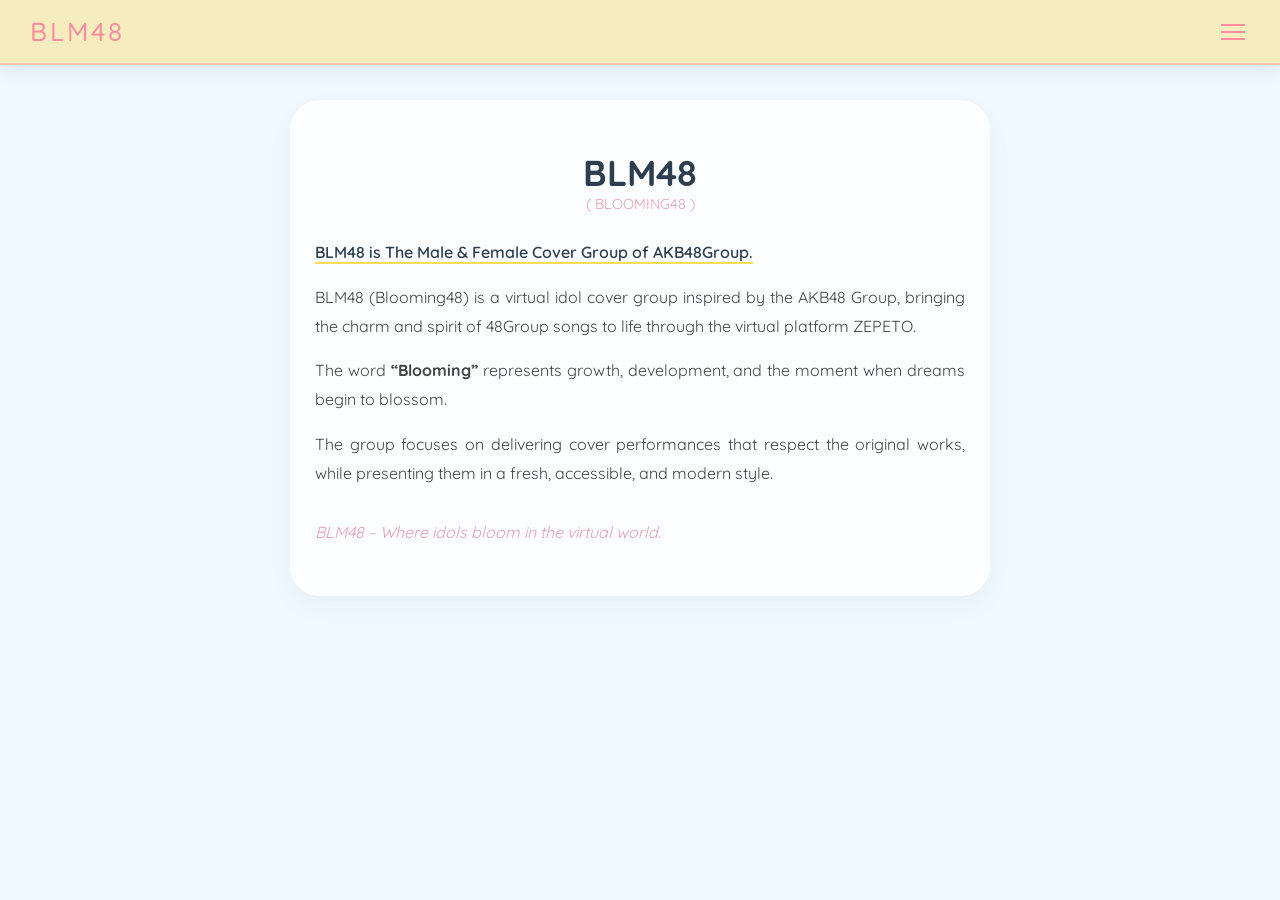
==== about.html @ 81743970 "Update about.html" ====
<!DOCTYPE html>
<html>
<head>
    <meta charset="UTF-8">
    <meta name="viewport" content="width=device-width, initial-scale=1.0">
    <title>BLM48 Official | About BLM48</title>
    <link rel="icon" type="image/png" href="https://lh3.googleusercontent.com/d/1MFJqEvwB_nSMkCjhwv1999KtUMe_L8NU=s32">
    <meta name="theme-color" content="#ffc0cb">
    <!-- สำหรับ iOS Home Screen Icon -->
    <link rel="apple-touch-icon" href="https://lh3.googleusercontent.com/d/1MFJqEvwB_nSMkCjhwv1999KtUMe_L8NU=s180">
    <!-- สำหรับ Android และ Chrome -->
    <link rel="icon" sizes="192x192" href="https://lh3.googleusercontent.com/d/1MFJqEvwB_nSMkCjhwv1999KtUMe_L8NU=s192">
    <!-- กำหนดชื่อแอปที่จะขึ้นใต้ไอคอนบนหน้าจอ Home Screen -->
    <meta name="apple-mobile-web-app-title" content="BLM48">   
    <!-- ทำให้แถบด้านบน (Status Bar) ดูเป็นแอปมากขึ้น -->
    <meta name="apple-mobile-web-app-capable" content="yes">
    <meta name="apple-mobile-web-app-status-bar-style" content="black-translucent">
    <meta http-equiv="Cache-Control" content="no-cache, no-store, must-revalidate">
    <link href="https://fonts.googleapis.com/css2?family=Kanit:wght@300;400;600&family=Quicksand:wght@400;600&display=swap" rel="stylesheet">
    <style>
        /* --- Base Style --- */
        body {
            margin: 0; padding: 0;
            font-family: 'Quicksand', 'Kanit', sans-serif;
            background-color: #f0f8ff; 
            overflow-x: hidden;
            transition: 0.3s;
        }

        /* --- Blossom System (กลีบดอกไม้) --- */
        .blossom-container {
            position: fixed; top: 0; left: 0;
            width: 100%; height: 100%;
            pointer-events: none; z-index: 1;
        }
        .petal {
            position: absolute; background-color: #ffb6c1;
            border-radius: 50% 0 50% 50%; opacity: 0;
            animation: falling infinite linear;
        }
        @keyframes falling {
            0% { top: -10%; opacity: 0; transform: translateX(0) rotate(0deg); }
            10% { opacity: 0.7; }
            90% { opacity: 0.7; }
            100% { top: 110%; opacity: 0; transform: translateX(180px) rotate(720deg); }
        }
        .p1 { width: 15px; height: 15px; animation-duration: 10s; }
        .p2 { width: 10px; height: 10px; animation-duration: 14s; }

        /* --- New Header & Menu Style --- */
        .main-header {
            position: fixed; top: 0; left: 0;
            width: 100%; height: 70px;
            display: flex; justify-content: flex-end;
            align-items: center; padding: 0 20px;
            z-index: 1000; box-sizing: border-box;
        }

        /* ปรับปุ่ม Hamburger ให้สีเข้มขึ้นเพื่อให้เห็นชัดบนพื้นฟ้า */
        .menu-trigger {
            background: rgba(255, 255, 255, 0.5); 
            border: none; padding: 10px; border-radius: 10px;
            cursor: pointer; display: flex; flex-direction: column; gap: 6px;
            backdrop-filter: blur(5px);
        }
        .menu-trigger span {
            display: block; width: 25px; height: 2px;
            background-color: #ff8da1; /* ใช้สีชมพูเข้ม */
            transition: 0.3s;
        }

        .menu-backdrop {
            position: fixed; top: 0; left: 0;
            width: 100%; height: 100%;
            background: rgba(0,0,0,0.3);
            opacity: 0; visibility: hidden;
            transition: 0.4s; z-index: 2000;
            backdrop-filter: blur(2px);
        }

        .side-menu {
            position: fixed; top: 0; right: -100%;
            width: 80%; max-width: 350px; height: 100%;
            background-color: #ff8da1;
            z-index: 2001;
            transition: 0.5s cubic-bezier(0.25, 1, 0.5, 1);
            clip-path: polygon(15% 0, 100% 0, 100% 100%, 0% 100%);
            padding: 50px 30px;
            display: flex; flex-direction: column;
            box-sizing: border-box;
        }

        .menu-active { overflow: hidden; } /* ปิดการ scroll เมื่อเปิดเมนู */
        .menu-active .menu-backdrop { opacity: 1; visibility: visible; }
        .menu-active .side-menu { right: 0; }

        .close-menu-btn {
            align-self: flex-end; background: none; border: none;
            color: white; font-size: 28px; cursor: pointer;
        }

        .side-nav-links { list-style: none; padding: 0; margin-top: 40px; }
        .side-nav-links li { margin: 15px 0; text-align: right; }
        .side-nav-links a {
            text-decoration: none; color: white; font-size: 1.1rem;
            font-weight: 500; letter-spacing: 2px; transition: 0.3s;
        }
        .side-nav-links a:hover { color: #fff9e6; padding-right: 10px; }

        /* --- Content Box --- */
        .about-box {
            position: relative; z-index: 10;
            max-width: 700px; width: 90%;
            margin: 100px auto 40px; /* เพิ่ม margin-top ให้พ้น Header */
            padding: clamp(30px, 7vw, 50px) 25px;
            background: rgba(255, 255, 255, 0.8);
            backdrop-filter: blur(10px);
            border-radius: 30px;
            text-align: center;
            box-shadow: 0 10px 30px rgba(0, 0, 0, 0.03);
            box-sizing: border-box;
        }

        h1 { color: #2c3e50; font-size: clamp(24px, 6vw, 36px); margin: 0; }
        .sub-title { color: #e2a0b3; font-size: 0.9rem; margin-bottom: 25px; }
        .text-content { line-height: 1.8; color: #444; font-size: 1rem; text-align: justify; }
        .highlight { color: #2c3e50; font-weight: 600; border-bottom: 2px solid #fddc5a; }
        .slogan { margin-top: 30px; color: #e2a0b3; font-style: italic; }

        @media (max-width: 480px) {
            .text-content { text-align: center; }
            .side-menu { width: 90%; clip-path: none; } /* มือถือเล็กมากไม่ต้องเฉียงก็ได้จะได้ไม่อึดอัด */
        }
/* --- ปรับแต่งส่วน Header ด้านบนสุดใหม่ --- */
.main-header {
    position: fixed;
    top: 0; 
    left: 0; 
    width: 100%; 
    height: 65px;
    
    /* เปลี่ยนจากฝ้าขาว เป็นฝ้าสีเหลืองพาสเทลโปร่งแสง (ใส่น้ำหนักความโปร่ง 0.4 หรือ 40%) */
    background: rgba(253, 220, 90, 0.4); 
    
    /* เอฟเฟกต์เบลอฉากหลังเป็นกระจกฝ้า (เปิดไว้เพื่อให้รูปภาพด้านหลังเบลอสวยๆ) */
    backdrop-filter: blur(12px);
    -webkit-backdrop-filter: blur(12px);
    
    /* เปลี่ยนเส้นขอบล่างเป็นสีชมพูวงแบบบางๆ ให้ตัดกันอย่างน่ารัก */
    border-bottom: 2px solid rgba(255, 141, 161, 0.4); 
    
    /* เพิ่มเงาฟุ้งๆ เพื่อให้มิติด้านบนดูลอยออกมา */
    box-shadow: 0 4px 20px rgba(0, 0, 0, 0.08);
    
    display: flex; 
    align-items: center;
    z-index: 1000;
    padding: 0 30px;
}
.header-container-blm {
    width: 100%; display: flex; justify-content: space-between; align-items: center;
}
.blm-nav-logo {
    font-family: 'Quicksand', sans-serif; 
    font-size: 26px; 
    font-weight: 500;
    color: #ff8da1; /* เปลี่ยนโลโก้เป็นสีชมพูวง เพื่อให้ตัดกับพื้นหลังฝ้าสีเหลืองอย่างชัดเจน */
    text-decoration: none; 
    letter-spacing: 3px;
    text-shadow: none;
}
.header-right-tools { display: flex; align-items: center; gap: 20px; }
.blm-top-login-btn {
    background-color: #ff8da1; color: #ffffff; text-decoration: none;
    font-size: 11px; font-weight: bold; padding: 7px 16px; border-radius: 20px;
    letter-spacing: 1px; transition: 0.3s;
}
.blm-top-login-btn:hover { background-color: #fddc5a; color: #333; }
.blm-top-lang { 
    color: #555555; /* เปลี่ยนเป็นสีเทาเข้มเพื่อให้ไม่กลืนกับสีเหลือง */
    font-size: 13px; 
    font-weight: 600; 
}

/* ปุ่มสามขีดสำหรับเปิดเมนูสไตล์มินิมอล */
.menu-trigger-stu { background: none; border: none; cursor: pointer; display: flex; flex-direction: column; gap: 5px; padding: 5px; }
.menu-trigger-stu span { 
    display: block; 
    width: 24px; 
    height: 2px; 
    background-color: #ff8da1; /* เปลี่ยนเป็นสีชมพู */
    transition: 0.3s; 
}

.hero-banner {
    margin-top: 65px; 
}

/* --- หน้าต่างเมนูสไลด์เต็มจอ (Full Screen Overlay) --- */
.full-screen-menu-overlay {
    position: fixed;
    top: -100%; /* ซ่อนไว้ด้านบน */
    left: 0; width: 100%; height: 100%;
    background-color: #ffffff;
    z-index: 9999;
    opacity: 0;
    transition: all 0.5s cubic-bezier(0.77, 0, 0.175, 1);
    overflow-y: auto;
}

/* เมื่อสั่งทำงานผ่านคลาส active */
body.menu-active .full-screen-menu-overlay {
    top: 0; opacity: 1;
}

/* ปุ่มปิดเมนูกากบาท */
.close-overlay-btn {
    position: absolute; top: 15px; right: 30px;
    background: none; border: none;
    font-size: 42px; color: #ff8da1;
    cursor: pointer; z-index: 10005;
    transition: 0.2s;
}
.close-overlay-btn:hover { transform: rotate(90deg); color: #fddc5a; }

/* โครงสร้างตัวจัดการ Grid แบ่งหน้าจอสองฝั่ง */
.stu-grid-wrapper {
    display: grid;
    grid-template-columns: 1.1fr 1fr;
    width: 100%; min-height: 100vh;
}

/* === ตกแต่งฝั่งซ้าย (รายการเมนูหลัก) === */
.stu-left-content {
    padding: 80px 60px 40px 80px;
    display: flex; flex-direction: column; justify-content: space-between;
    background-color: #ffffff;
}
.blm-brand-title {
    font-size: 48px; font-weight: 300;
    color: #ff8da1; letter-spacing: 5px;
    margin-bottom: 40px;
}

/* ตารางเมนูกระจายแบบคู่ 2 คอลัมน์สไตล์ญี่ปุ่น */
.blm-menu-grid-links {
    list-style: none; padding: 0; margin: 0;
    display: grid; grid-template-columns: repeat(2, 1fr);
    gap: 35px 40px;
}
.blm-menu-grid-links a {
    text-decoration: none;
    color: #555555; /* สีเทาเข้มพรีเมียมดูสบายตา */
    font-size: 20px; font-weight: 600;
    letter-spacing: 1px; display: inline-block;
    transition: 0.2s ease;
}
.blm-menu-grid-links a:hover {
    color: #ff8da1; transform: translateX(6px);
}

.blm-menu-socials { display: flex; gap: 22px; margin-top: 40px; }
.blm-menu-socials a { color: #ff8da1; font-size: 22px; transition: 0.2s; }
.blm-menu-socials a:hover { color: #fddc5a; transform: scale(1.1); }

/* === ตกแต่งฝั่งขวา (Fan Club และ คลื่นดีไซน์ STU48 Style) === */
.stu-right-content {
    background-color: #fff9e6; /* ใช้สีเหลืองอ่อนของหน้า Landing เป็นพื้นหลังฝั่งขวา */
    position: relative;
    display: flex; justify-content: center; align-items: center;
    padding: 40px;
}

/* เส้นคลื่นแนวตั้งกั้นแบ่งฝั่งแบบในรูปตัวอย่างเว็บ STU48 */
.wave-divider {
    position: absolute; left: -15px; top: 0;
    width: 30px; height: 100%;
    background-image: url("data:image/svg+xml,%3Csvg xmlns='http://www.w3.org/2000/svg' viewBox='0 0 20 100' preserveAspectRatio='none'%3E%3Cpath d='M0,0 C10,20 10,30 0,50 C10,70 10,80 0,100 L20,100 L20,0 Z' fill='%23fff9e6'/%3E%3Cpath d='M0,0 C10,20 10,30 0,50 C10,70 10,80 0,100' fill='none' stroke='%23fddc5a' stroke-width='1.5'/%3E%3C/svg%3E");
    background-size: 100% 100%;
    z-index: 10;
}

/* กล่องการ์ดแฟนคลับ ปรับเป็นสีชมพูหลักของวง */
.blm-fc-card-box {
    background-color: #ff8da1;
    width: 100%; max-width: 380px;
    padding: 55px 35px;
    border-radius: 30px; /* ดีไซน์มนโค้งสวยงาม */
    text-align: center; color: #ffffff;
    box-shadow: 0 15px 35px rgba(255, 141, 161, 0.35);
    position: relative; z-index: 12;
}
.blm-fc-icon { font-size: 32px; margin-bottom: 12px; color: #fff9e6; }
.blm-fc-heading {
    font-size: 22px; font-weight: 400;
    letter-spacing: 2px; margin: 0 0 35px 0;
    color: #ffffff;
}

/* เซ็ตปุ่มคู่สไตล์น่ารักยอดนิยม */
.blm-fc-action-btns { display: flex; gap: 15px; justify-content: center; margin-bottom: 35px; }
.fc-action-btn {
    flex: 1; text-decoration: none;
    padding: 12px 0; border-radius: 25px;
    font-size: 14px; font-weight: bold;
    letter-spacing: 1px; transition: 0.3s ease;
}

/* ปุ่ม JOIN ใช้สีเหลืองพาสเทลเพื่อดึงดูดสายตา */
.btn-fc-join { background-color: #fddc5a; color: #444444; }
.btn-fc-join:hover { background-color: #ffffff; color: #ff8da1; transform: translateY(-3px); }

.btn-fc-login { background-color: #ffffff; color: #ff8da1; }
.btn-fc-login:hover { background-color: #fddc5a; color: #444444; transform: translateY(-3px); }

/* ลิงก์ย่อยภายในสไลด์เมนูแฟนคลับ */
.blm-fc-sub-navigation {
    list-style: none; padding: 0; margin: 0;
    display: grid; grid-template-columns: repeat(2, 1fr);
    gap: 20px 10px;
}
.blm-fc-sub-navigation a {
    text-decoration: none; color: #ffffff;
    font-size: 13px; font-weight: 500;
    opacity: 0.85; transition: 0.2s;
}
.blm-fc-sub-navigation a:hover { opacity: 1; text-decoration: underline; color: #fff9e6; }

/* --- รองรับการแสดงผลบนสมาร์ตโฟน (Responsive) --- */
@media (max-width: 868px) {
    .stu-grid-wrapper { grid-template-columns: 1fr; } /* ยุบรวมเหลือคอลัมน์เดียวแนวตั้ง */
    .stu-left-content { padding: 70px 30px 40px 30px; }
    .blm-brand-title { font-size: 36px; margin-bottom: 25px; }
    .blm-menu-grid-links { gap: 20px; }
    .blm-menu-grid-links a { font-size: 18px; }
    
    .stu-right-content { padding: 50px 20px 70px 20px; }
    .wave-divider {
        top: -15px; left: 0; width: 100%; height: 30px;
        background-image: url("data:image/svg+xml,%3Csvg xmlns='http://www.w3.org/2000/svg' viewBox='0 0 100 20' preserveAspectRatio='none'%3E%3Cpath d='M0,20 C20,10 30,10 50,20 C70,10 80,10 100,20 L100,0 L0,0 Z' fill='%23ffffff'/%3E%3C/svg%3E");
    }
    .blm-fc-card-box { padding: 40px 25px; }
}
      
    </style>
</head>
<body>
  
  <link rel="stylesheet" href="https://cdnjs.cloudflare.com/ajax/libs/font-awesome/6.4.0/css/all.min.css">

    <header class="main-header">
  <div class="header-container-blm">
    <a href="index.html" class="blm-nav-logo">BLM48</a>  
      <button class="menu-trigger-stu" onclick="toggleMenu()">
        <span></span>
        <span></span>
        <span></span>
      </button>
    </div>
  </div>
</header>

<nav class="full-screen-menu-overlay">
  <button class="close-overlay-btn" onclick="toggleMenu()">&times;</button>
  
  <div class="stu-grid-wrapper">
    
    <div class="stu-left-content">
      <div class="blm-brand-title">BLM48</div>
      
      <ul class="blm-menu-grid-links">
        <li><a href="index.html">HOME</a></li>
        <li><a href="news.html">NEWS</a></li>
        <li><a href="schedule.html">SCHEDULE</a></li>
        <li><a href="profile.html">PROFILE</a></li>
        <li><a href="theater.html">THEATER</a></li>
        <li><a href="concert.html">CONCERT</a></li>
        <li><a href="discography.html">DISCOGRAPHY</a></li>
        <li><a href="about.html">ABOUT</a></li>
      </ul>
      
      <div class="blm-menu-socials">
        <a href="https://www.youtube.com/@blm48official" target="_blank"><i class="fab fa-youtube"></i></a>
        <a href="https://www.facebook.com/Blm48official" class="_blank"><i class="fab fa-facebook-f"></i></a>
        <a href="https://www.instagram.com/blm48.official" target="_blank"><i class="fab fa-instagram"></i></a>
        <a href="https://www.tiktok.com/@blm48_official" class="_blank"><i class="fab fa-tiktok"></i></a>
        <a href="https://x.com/BLM48_OFFICIAL" target="_blank">
          <svg class="x-menu-icon" viewBox="0 0 24 24" style="width:18px; height:18px; fill:currentColor; vertical-align:middle;"><path d="M18.244 2.25h3.308l-7.227 8.26 8.502 11.24H16.17l-5.214-6.817L4.99 21.75H1.68l7.73-8.835L1.254 2.25H8.08l4.713 6.231zm-1.161 17.52h1.833L7.084 4.126H5.117z"/></svg>
        </a>
      </div>
    </div>
    
    <div class="stu-right-content">
      <div class="wave-divider"></div>
      
      <div class="blm-fc-card-box">
        <div class="blm-fc-icon"><i class="fas fa-heart"></i></div>
        <h3 class="blm-fc-heading">BLM48 FAN CLUB</h3>
        
        <div class="blm-fc-action-btns">
          <a href="#" class="fc-action-btn btn-fc-join">JOIN</a>
        </div>
        
        <ul class="blm-fc-sub-navigation">
          <li><a href="#">MEMBER BLOG</a></li>
          <li><a href="#">MOVIE</a></li>
          <li><a href="#">Q&A</a></li>
          <li><a href="#">ARCHIVE</a></li>
        </ul>
      </div>
    </div>

  </div>
</nav>

    <!-- Blossom Container -->
    <div class="blossom-container">
        <div class="petal p1" style="left:10%; animation-delay:0s;"></div>
        <div class="petal p2" style="left:30%; animation-delay:2s;"></div>
        <div class="petal p1" style="left:50%; animation-delay:5s;"></div>
        <div class="petal p2" style="left:70%; animation-delay:1s;"></div>
        <div class="petal p1" style="left:90%; animation-delay:3s;"></div>
    </div>

    <!-- Main Content -->
    <div class="about-box">
        <h1>BLM48</h1>
        <div class="sub-title">( BLOOMING48 )</div>
        <div class="text-content">
            <p><span class="highlight">BLM48 is The Male & Female Cover Group of AKB48Group.</span></p>
            <p>BLM48 (Blooming48) is a virtual idol cover group inspired by the AKB48 Group, bringing the charm and spirit of 48Group songs to life through the virtual platform ZEPETO.</p>
            <p>The word <strong>“Blooming”</strong> represents growth, development, and the moment when dreams begin to blossom.</p>
            <p>The group focuses on delivering cover performances that respect the original works, while presenting them in a fresh, accessible, and modern style.</p>
            <div class="slogan">BLM48 – Where idols bloom in the virtual world.</div>
        </div>
    </div>

    <script>
        function toggleMenu() {
            document.body.classList.toggle('menu-active');
        }
    </script> 
</body>
</html>
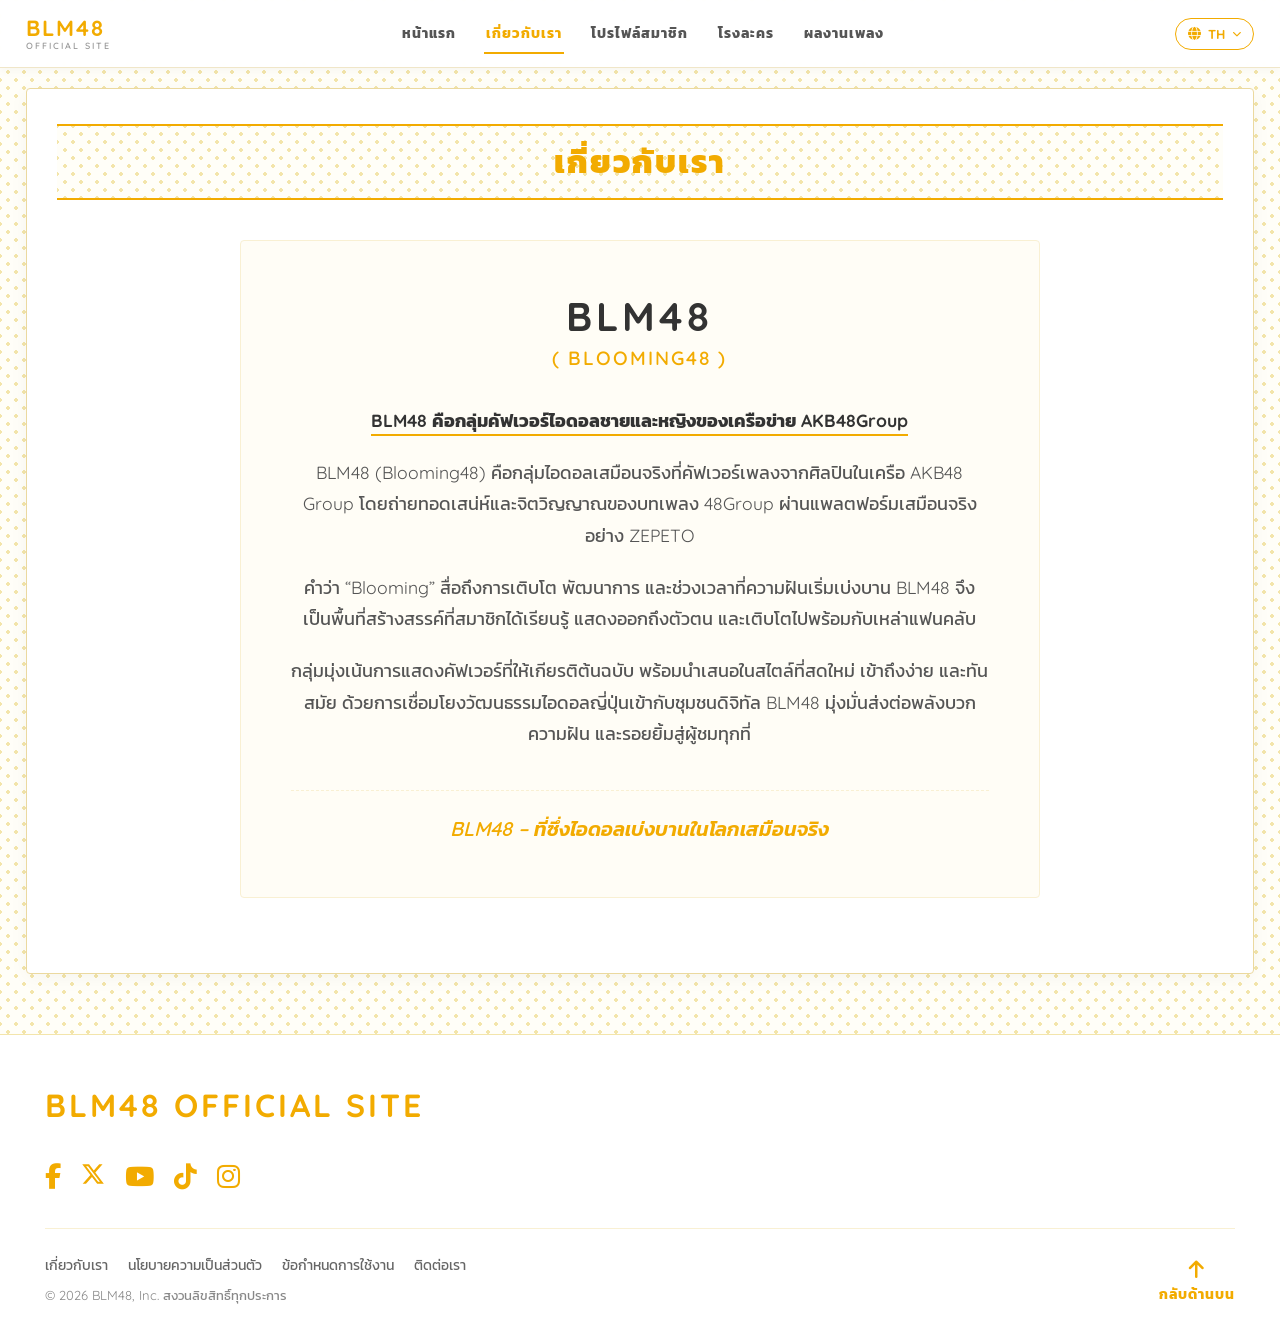
==== commit 45a32a45: "Add files via upload" ====
--- a/about.html
+++ b/about.html
@@ -1,444 +1,184 @@
-<!DOCTYPE html>
-<html>
-<head>
-    <meta charset="UTF-8">
-    <meta name="viewport" content="width=device-width, initial-scale=1.0">
-    <title>BLM48 Official | About BLM48</title>
-    <link rel="icon" type="image/png" href="https://lh3.googleusercontent.com/d/1MFJqEvwB_nSMkCjhwv1999KtUMe_L8NU=s32">
-    <meta name="theme-color" content="#ffc0cb">
-    <!-- สำหรับ iOS Home Screen Icon -->
-    <link rel="apple-touch-icon" href="https://lh3.googleusercontent.com/d/1MFJqEvwB_nSMkCjhwv1999KtUMe_L8NU=s180">
-    <!-- สำหรับ Android และ Chrome -->
-    <link rel="icon" sizes="192x192" href="https://lh3.googleusercontent.com/d/1MFJqEvwB_nSMkCjhwv1999KtUMe_L8NU=s192">
-    <!-- กำหนดชื่อแอปที่จะขึ้นใต้ไอคอนบนหน้าจอ Home Screen -->
-    <meta name="apple-mobile-web-app-title" content="BLM48">   
-    <!-- ทำให้แถบด้านบน (Status Bar) ดูเป็นแอปมากขึ้น -->
-    <meta name="apple-mobile-web-app-capable" content="yes">
-    <meta name="apple-mobile-web-app-status-bar-style" content="black-translucent">
-    <meta http-equiv="Cache-Control" content="no-cache, no-store, must-revalidate">
-    <link href="https://fonts.googleapis.com/css2?family=Kanit:wght@300;400;600&family=Quicksand:wght@400;600&display=swap" rel="stylesheet">
-    <style>
-        /* --- Base Style --- */
-        body {
-            margin: 0; padding: 0;
-            font-family: 'Quicksand', 'Kanit', sans-serif;
-            background-color: #f0f8ff; 
-            overflow-x: hidden;
-            transition: 0.3s;
-        }
-
-        /* --- Blossom System (กลีบดอกไม้) --- */
-        .blossom-container {
-            position: fixed; top: 0; left: 0;
-            width: 100%; height: 100%;
-            pointer-events: none; z-index: 1;
-        }
-        .petal {
-            position: absolute; background-color: #ffb6c1;
-            border-radius: 50% 0 50% 50%; opacity: 0;
-            animation: falling infinite linear;
-        }
-        @keyframes falling {
-            0% { top: -10%; opacity: 0; transform: translateX(0) rotate(0deg); }
-            10% { opacity: 0.7; }
-            90% { opacity: 0.7; }
-            100% { top: 110%; opacity: 0; transform: translateX(180px) rotate(720deg); }
-        }
-        .p1 { width: 15px; height: 15px; animation-duration: 10s; }
-        .p2 { width: 10px; height: 10px; animation-duration: 14s; }
-
-        /* --- New Header & Menu Style --- */
-        .main-header {
-            position: fixed; top: 0; left: 0;
-            width: 100%; height: 70px;
-            display: flex; justify-content: flex-end;
-            align-items: center; padding: 0 20px;
-            z-index: 1000; box-sizing: border-box;
-        }
-
-        /* ปรับปุ่ม Hamburger ให้สีเข้มขึ้นเพื่อให้เห็นชัดบนพื้นฟ้า */
-        .menu-trigger {
-            background: rgba(255, 255, 255, 0.5); 
-            border: none; padding: 10px; border-radius: 10px;
-            cursor: pointer; display: flex; flex-direction: column; gap: 6px;
-            backdrop-filter: blur(5px);
-        }
-        .menu-trigger span {
-            display: block; width: 25px; height: 2px;
-            background-color: #ff8da1; /* ใช้สีชมพูเข้ม */
-            transition: 0.3s;
-        }
-
-        .menu-backdrop {
-            position: fixed; top: 0; left: 0;
-            width: 100%; height: 100%;
-            background: rgba(0,0,0,0.3);
-            opacity: 0; visibility: hidden;
-            transition: 0.4s; z-index: 2000;
-            backdrop-filter: blur(2px);
-        }
-
-        .side-menu {
-            position: fixed; top: 0; right: -100%;
-            width: 80%; max-width: 350px; height: 100%;
-            background-color: #ff8da1;
-            z-index: 2001;
-            transition: 0.5s cubic-bezier(0.25, 1, 0.5, 1);
-            clip-path: polygon(15% 0, 100% 0, 100% 100%, 0% 100%);
-            padding: 50px 30px;
-            display: flex; flex-direction: column;
-            box-sizing: border-box;
-        }
-
-        .menu-active { overflow: hidden; } /* ปิดการ scroll เมื่อเปิดเมนู */
-        .menu-active .menu-backdrop { opacity: 1; visibility: visible; }
-        .menu-active .side-menu { right: 0; }
-
-        .close-menu-btn {
-            align-self: flex-end; background: none; border: none;
-            color: white; font-size: 28px; cursor: pointer;
-        }
-
-        .side-nav-links { list-style: none; padding: 0; margin-top: 40px; }
-        .side-nav-links li { margin: 15px 0; text-align: right; }
-        .side-nav-links a {
-            text-decoration: none; color: white; font-size: 1.1rem;
-            font-weight: 500; letter-spacing: 2px; transition: 0.3s;
-        }
-        .side-nav-links a:hover { color: #fff9e6; padding-right: 10px; }
-
-        /* --- Content Box --- */
-        .about-box {
-            position: relative; z-index: 10;
-            max-width: 700px; width: 90%;
-            margin: 100px auto 40px; /* เพิ่ม margin-top ให้พ้น Header */
-            padding: clamp(30px, 7vw, 50px) 25px;
-            background: rgba(255, 255, 255, 0.8);
-            backdrop-filter: blur(10px);
-            border-radius: 30px;
-            text-align: center;
-            box-shadow: 0 10px 30px rgba(0, 0, 0, 0.03);
-            box-sizing: border-box;
-        }
-
-        h1 { color: #2c3e50; font-size: clamp(24px, 6vw, 36px); margin: 0; }
-        .sub-title { color: #e2a0b3; font-size: 0.9rem; margin-bottom: 25px; }
-        .text-content { line-height: 1.8; color: #444; font-size: 1rem; text-align: justify; }
-        .highlight { color: #2c3e50; font-weight: 600; border-bottom: 2px solid #fddc5a; }
-        .slogan { margin-top: 30px; color: #e2a0b3; font-style: italic; }
-
-        @media (max-width: 480px) {
-            .text-content { text-align: center; }
-            .side-menu { width: 90%; clip-path: none; } /* มือถือเล็กมากไม่ต้องเฉียงก็ได้จะได้ไม่อึดอัด */
-        }
-/* --- ปรับแต่งส่วน Header ด้านบนสุดใหม่ --- */
-.main-header {
-    position: fixed;
-    top: 0; 
-    left: 0; 
-    width: 100%; 
-    height: 65px;
-    
-    /* เปลี่ยนจากฝ้าขาว เป็นฝ้าสีเหลืองพาสเทลโปร่งแสง (ใส่น้ำหนักความโปร่ง 0.4 หรือ 40%) */
-    background: rgba(253, 220, 90, 0.4); 
-    
-    /* เอฟเฟกต์เบลอฉากหลังเป็นกระจกฝ้า (เปิดไว้เพื่อให้รูปภาพด้านหลังเบลอสวยๆ) */
-    backdrop-filter: blur(12px);
-    -webkit-backdrop-filter: blur(12px);
-    
-    /* เปลี่ยนเส้นขอบล่างเป็นสีชมพูวงแบบบางๆ ให้ตัดกันอย่างน่ารัก */
-    border-bottom: 2px solid rgba(255, 141, 161, 0.4); 
-    
-    /* เพิ่มเงาฟุ้งๆ เพื่อให้มิติด้านบนดูลอยออกมา */
-    box-shadow: 0 4px 20px rgba(0, 0, 0, 0.08);
-    
-    display: flex; 
-    align-items: center;
-    z-index: 1000;
-    padding: 0 30px;
-}
-.header-container-blm {
-    width: 100%; display: flex; justify-content: space-between; align-items: center;
-}
-.blm-nav-logo {
-    font-family: 'Quicksand', sans-serif; 
-    font-size: 26px; 
-    font-weight: 500;
-    color: #ff8da1; /* เปลี่ยนโลโก้เป็นสีชมพูวง เพื่อให้ตัดกับพื้นหลังฝ้าสีเหลืองอย่างชัดเจน */
-    text-decoration: none; 
-    letter-spacing: 3px;
-    text-shadow: none;
-}
-.header-right-tools { display: flex; align-items: center; gap: 20px; }
-.blm-top-login-btn {
-    background-color: #ff8da1; color: #ffffff; text-decoration: none;
-    font-size: 11px; font-weight: bold; padding: 7px 16px; border-radius: 20px;
-    letter-spacing: 1px; transition: 0.3s;
-}
-.blm-top-login-btn:hover { background-color: #fddc5a; color: #333; }
-.blm-top-lang { 
-    color: #555555; /* เปลี่ยนเป็นสีเทาเข้มเพื่อให้ไม่กลืนกับสีเหลือง */
-    font-size: 13px; 
-    font-weight: 600; 
-}
-
-/* ปุ่มสามขีดสำหรับเปิดเมนูสไตล์มินิมอล */
-.menu-trigger-stu { background: none; border: none; cursor: pointer; display: flex; flex-direction: column; gap: 5px; padding: 5px; }
-.menu-trigger-stu span { 
-    display: block; 
-    width: 24px; 
-    height: 2px; 
-    background-color: #ff8da1; /* เปลี่ยนเป็นสีชมพู */
-    transition: 0.3s; 
-}
-
-.hero-banner {
-    margin-top: 65px; 
-}
-
-/* --- หน้าต่างเมนูสไลด์เต็มจอ (Full Screen Overlay) --- */
-.full-screen-menu-overlay {
-    position: fixed;
-    top: -100%; /* ซ่อนไว้ด้านบน */
-    left: 0; width: 100%; height: 100%;
-    background-color: #ffffff;
-    z-index: 9999;
-    opacity: 0;
-    transition: all 0.5s cubic-bezier(0.77, 0, 0.175, 1);
-    overflow-y: auto;
-}
-
-/* เมื่อสั่งทำงานผ่านคลาส active */
-body.menu-active .full-screen-menu-overlay {
-    top: 0; opacity: 1;
-}
-
-/* ปุ่มปิดเมนูกากบาท */
-.close-overlay-btn {
-    position: absolute; top: 15px; right: 30px;
-    background: none; border: none;
-    font-size: 42px; color: #ff8da1;
-    cursor: pointer; z-index: 10005;
-    transition: 0.2s;
-}
-.close-overlay-btn:hover { transform: rotate(90deg); color: #fddc5a; }
-
-/* โครงสร้างตัวจัดการ Grid แบ่งหน้าจอสองฝั่ง */
-.stu-grid-wrapper {
-    display: grid;
-    grid-template-columns: 1.1fr 1fr;
-    width: 100%; min-height: 100vh;
-}
-
-/* === ตกแต่งฝั่งซ้าย (รายการเมนูหลัก) === */
-.stu-left-content {
-    padding: 80px 60px 40px 80px;
-    display: flex; flex-direction: column; justify-content: space-between;
-    background-color: #ffffff;
-}
-.blm-brand-title {
-    font-size: 48px; font-weight: 300;
-    color: #ff8da1; letter-spacing: 5px;
-    margin-bottom: 40px;
-}
-
-/* ตารางเมนูกระจายแบบคู่ 2 คอลัมน์สไตล์ญี่ปุ่น */
-.blm-menu-grid-links {
-    list-style: none; padding: 0; margin: 0;
-    display: grid; grid-template-columns: repeat(2, 1fr);
-    gap: 35px 40px;
-}
-.blm-menu-grid-links a {
-    text-decoration: none;
-    color: #555555; /* สีเทาเข้มพรีเมียมดูสบายตา */
-    font-size: 20px; font-weight: 600;
-    letter-spacing: 1px; display: inline-block;
-    transition: 0.2s ease;
-}
-.blm-menu-grid-links a:hover {
-    color: #ff8da1; transform: translateX(6px);
-}
-
-.blm-menu-socials { display: flex; gap: 22px; margin-top: 40px; }
-.blm-menu-socials a { color: #ff8da1; font-size: 22px; transition: 0.2s; }
-.blm-menu-socials a:hover { color: #fddc5a; transform: scale(1.1); }
-
-/* === ตกแต่งฝั่งขวา (Fan Club และ คลื่นดีไซน์ STU48 Style) === */
-.stu-right-content {
-    background-color: #fff9e6; /* ใช้สีเหลืองอ่อนของหน้า Landing เป็นพื้นหลังฝั่งขวา */
-    position: relative;
-    display: flex; justify-content: center; align-items: center;
-    padding: 40px;
-}
-
-/* เส้นคลื่นแนวตั้งกั้นแบ่งฝั่งแบบในรูปตัวอย่างเว็บ STU48 */
-.wave-divider {
-    position: absolute; left: -15px; top: 0;
-    width: 30px; height: 100%;
-    background-image: url("data:image/svg+xml,%3Csvg xmlns='http://www.w3.org/2000/svg' viewBox='0 0 20 100' preserveAspectRatio='none'%3E%3Cpath d='M0,0 C10,20 10,30 0,50 C10,70 10,80 0,100 L20,100 L20,0 Z' fill='%23fff9e6'/%3E%3Cpath d='M0,0 C10,20 10,30 0,50 C10,70 10,80 0,100' fill='none' stroke='%23fddc5a' stroke-width='1.5'/%3E%3C/svg%3E");
-    background-size: 100% 100%;
-    z-index: 10;
-}
-
-/* กล่องการ์ดแฟนคลับ ปรับเป็นสีชมพูหลักของวง */
-.blm-fc-card-box {
-    background-color: #ff8da1;
-    width: 100%; max-width: 380px;
-    padding: 55px 35px;
-    border-radius: 30px; /* ดีไซน์มนโค้งสวยงาม */
-    text-align: center; color: #ffffff;
-    box-shadow: 0 15px 35px rgba(255, 141, 161, 0.35);
-    position: relative; z-index: 12;
-}
-.blm-fc-icon { font-size: 32px; margin-bottom: 12px; color: #fff9e6; }
-.blm-fc-heading {
-    font-size: 22px; font-weight: 400;
-    letter-spacing: 2px; margin: 0 0 35px 0;
-    color: #ffffff;
-}
-
-/* เซ็ตปุ่มคู่สไตล์น่ารักยอดนิยม */
-.blm-fc-action-btns { display: flex; gap: 15px; justify-content: center; margin-bottom: 35px; }
-.fc-action-btn {
-    flex: 1; text-decoration: none;
-    padding: 12px 0; border-radius: 25px;
-    font-size: 14px; font-weight: bold;
-    letter-spacing: 1px; transition: 0.3s ease;
-}
-
-/* ปุ่ม JOIN ใช้สีเหลืองพาสเทลเพื่อดึงดูดสายตา */
-.btn-fc-join { background-color: #fddc5a; color: #444444; }
-.btn-fc-join:hover { background-color: #ffffff; color: #ff8da1; transform: translateY(-3px); }
-
-.btn-fc-login { background-color: #ffffff; color: #ff8da1; }
-.btn-fc-login:hover { background-color: #fddc5a; color: #444444; transform: translateY(-3px); }
-
-/* ลิงก์ย่อยภายในสไลด์เมนูแฟนคลับ */
-.blm-fc-sub-navigation {
-    list-style: none; padding: 0; margin: 0;
-    display: grid; grid-template-columns: repeat(2, 1fr);
-    gap: 20px 10px;
-}
-.blm-fc-sub-navigation a {
-    text-decoration: none; color: #ffffff;
-    font-size: 13px; font-weight: 500;
-    opacity: 0.85; transition: 0.2s;
-}
-.blm-fc-sub-navigation a:hover { opacity: 1; text-decoration: underline; color: #fff9e6; }
-
-/* --- รองรับการแสดงผลบนสมาร์ตโฟน (Responsive) --- */
-@media (max-width: 868px) {
-    .stu-grid-wrapper { grid-template-columns: 1fr; } /* ยุบรวมเหลือคอลัมน์เดียวแนวตั้ง */
-    .stu-left-content { padding: 70px 30px 40px 30px; }
-    .blm-brand-title { font-size: 36px; margin-bottom: 25px; }
-    .blm-menu-grid-links { gap: 20px; }
-    .blm-menu-grid-links a { font-size: 18px; }
-    
-    .stu-right-content { padding: 50px 20px 70px 20px; }
-    .wave-divider {
-        top: -15px; left: 0; width: 100%; height: 30px;
-        background-image: url("data:image/svg+xml,%3Csvg xmlns='http://www.w3.org/2000/svg' viewBox='0 0 100 20' preserveAspectRatio='none'%3E%3Cpath d='M0,20 C20,10 30,10 50,20 C70,10 80,10 100,20 L100,0 L0,0 Z' fill='%23ffffff'/%3E%3C/svg%3E");
-    }
-    .blm-fc-card-box { padding: 40px 25px; }
-}
-      
-    </style>
-</head>
-<body>
-  
-  <link rel="stylesheet" href="https://cdnjs.cloudflare.com/ajax/libs/font-awesome/6.4.0/css/all.min.css">
-
-    <header class="main-header">
-  <div class="header-container-blm">
-    <a href="index.html" class="blm-nav-logo">BLM48</a>  
-      <button class="menu-trigger-stu" onclick="toggleMenu()">
-        <span></span>
-        <span></span>
-        <span></span>
-      </button>
-    </div>
-  </div>
-</header>
-
-<nav class="full-screen-menu-overlay">
-  <button class="close-overlay-btn" onclick="toggleMenu()">&times;</button>
-  
-  <div class="stu-grid-wrapper">
-    
-    <div class="stu-left-content">
-      <div class="blm-brand-title">BLM48</div>
-      
-      <ul class="blm-menu-grid-links">
-        <li><a href="index.html">HOME</a></li>
-        <li><a href="news.html">NEWS</a></li>
-        <li><a href="schedule.html">SCHEDULE</a></li>
-        <li><a href="profile.html">PROFILE</a></li>
-        <li><a href="theater.html">THEATER</a></li>
-        <li><a href="concert.html">CONCERT</a></li>
-        <li><a href="discography.html">DISCOGRAPHY</a></li>
-        <li><a href="about.html">ABOUT</a></li>
-      </ul>
-      
-      <div class="blm-menu-socials">
-        <a href="https://www.youtube.com/@blm48official" target="_blank"><i class="fab fa-youtube"></i></a>
-        <a href="https://www.facebook.com/Blm48official" class="_blank"><i class="fab fa-facebook-f"></i></a>
-        <a href="https://www.instagram.com/blm48.official" target="_blank"><i class="fab fa-instagram"></i></a>
-        <a href="https://www.tiktok.com/@blm48_official" class="_blank"><i class="fab fa-tiktok"></i></a>
-        <a href="https://x.com/BLM48_OFFICIAL" target="_blank">
-          <svg class="x-menu-icon" viewBox="0 0 24 24" style="width:18px; height:18px; fill:currentColor; vertical-align:middle;"><path d="M18.244 2.25h3.308l-7.227 8.26 8.502 11.24H16.17l-5.214-6.817L4.99 21.75H1.68l7.73-8.835L1.254 2.25H8.08l4.713 6.231zm-1.161 17.52h1.833L7.084 4.126H5.117z"/></svg>
-        </a>
-      </div>
-    </div>
-    
-    <div class="stu-right-content">
-      <div class="wave-divider"></div>
-      
-      <div class="blm-fc-card-box">
-        <div class="blm-fc-icon"><i class="fas fa-heart"></i></div>
-        <h3 class="blm-fc-heading">BLM48 FAN CLUB</h3>
-        
-        <div class="blm-fc-action-btns">
-          <a href="#" class="fc-action-btn btn-fc-join">JOIN</a>
-        </div>
-        
-        <ul class="blm-fc-sub-navigation">
-          <li><a href="#">MEMBER BLOG</a></li>
-          <li><a href="#">MOVIE</a></li>
-          <li><a href="#">Q&A</a></li>
-          <li><a href="#">ARCHIVE</a></li>
-        </ul>
-      </div>
-    </div>
-
-  </div>
-</nav>
-
-    <!-- Blossom Container -->
-    <div class="blossom-container">
-        <div class="petal p1" style="left:10%; animation-delay:0s;"></div>
-        <div class="petal p2" style="left:30%; animation-delay:2s;"></div>
-        <div class="petal p1" style="left:50%; animation-delay:5s;"></div>
-        <div class="petal p2" style="left:70%; animation-delay:1s;"></div>
-        <div class="petal p1" style="left:90%; animation-delay:3s;"></div>
-    </div>
-
-    <!-- Main Content -->
-    <div class="about-box">
-        <h1>BLM48</h1>
-        <div class="sub-title">( BLOOMING48 )</div>
-        <div class="text-content">
-            <p><span class="highlight">BLM48 is The Male & Female Cover Group of AKB48Group.</span></p>
-            <p>BLM48 (Blooming48) is a virtual idol cover group inspired by the AKB48 Group, bringing the charm and spirit of 48Group songs to life through the virtual platform ZEPETO.</p>
-            <p>The word <strong>“Blooming”</strong> represents growth, development, and the moment when dreams begin to blossom.</p>
-            <p>The group focuses on delivering cover performances that respect the original works, while presenting them in a fresh, accessible, and modern style.</p>
-            <div class="slogan">BLM48 – Where idols bloom in the virtual world.</div>
-        </div>
-    </div>
-
-    <script>
-        function toggleMenu() {
-            document.body.classList.toggle('menu-active');
-        }
-    </script> 
-</body>
-</html>
+<!DOCTYPE html>
+<html lang="th">
+<head>
+  <meta charset="UTF-8">
+  <meta name="viewport" content="width=device-width, initial-scale=1.0">
+  <title>BLM48 Official - ABOUT</title>
+  
+  <!-- Fonts & Icons -->
+  <link href="https://fonts.googleapis.com/css2?family=Kanit:wght@300;400;500;600;700&family=Quicksand:wght@300;400;500;600;700&display=swap" rel="stylesheet">
+  <link rel="stylesheet" href="https://cdnjs.cloudflare.com/ajax/libs/font-awesome/6.5.1/css/all.min.css">
+  <link rel="stylesheet" href="assets/css/site.css">
+
+  <style>
+    /* --- Global Styles --- */
+    * { 
+      box-sizing: border-box; 
+      margin: 0;
+      padding: 0;
+    }
+
+    html {
+      scroll-behavior: smooth;
+    }
+
+    body {
+      font-family: 'Quicksand', 'Kanit', sans-serif;
+      background-color: #fffef8;
+      background-image: radial-gradient(#f3e5ab 18%, transparent 18%), radial-gradient(#f3e5ab 18%, transparent 18%);
+      background-size: 16px 16px;
+      background-position: 0 0, 8px 8px;
+      color: #333333;
+      overflow-x: hidden;
+      -webkit-font-smoothing: antialiased;
+    }
+
+    /* --- Main Container --- */
+    .main-wrapper {
+      max-width: 1500px;
+      width: 96%;
+      margin: 20px auto;
+      background: #ffffff;
+      padding: 35px 30px;
+      border-radius: 4px;
+      box-shadow: 0 4px 20px rgba(0, 0, 0, 0.04);
+      border: 1px solid #ebd99f;
+      min-height: 70vh;
+    }
+
+    /* --- Section Header --- */
+    .section-header-banner {
+      width: 100%;
+      background-color: #fffef8;
+      background-image: radial-gradient(#f3e5ab 18%, transparent 18%), radial-gradient(#f3e5ab 18%, transparent 18%);
+      background-size: 16px 16px;
+      background-position: 0 0, 8px 8px;
+      border-top: 2px solid #f2ab00;
+      border-bottom: 2px solid #f2ab00;
+      padding: 12px 20px;
+      margin-bottom: 40px;
+      display: flex;
+      align-items: center;
+      justify-content: center;
+    }
+    
+    .section-header-title {
+      font-size: 32px;
+      font-weight: 800;
+      color: #f2ab00;
+      letter-spacing: 2px;
+      text-transform: uppercase;
+      margin: 0;
+    }
+
+    /* --- About Content Box --- */
+    .about-box {
+      max-width: 800px;
+      margin: 0 auto 40px;
+      padding: clamp(30px, 6vw, 50px) clamp(20px, 5vw, 50px);
+      background: #fffdf6;
+      border: 1px solid #f9f0d3;
+      border-radius: 4px;
+      text-align: center;
+    }
+    
+    .about-title { 
+      color: #333333; 
+      letter-spacing: clamp(2px, 1vw, 4px); 
+      margin-bottom: 5px; 
+      font-weight: 800;
+      font-size: clamp(28px, 6vw, 40px);
+    }
+
+    .sub-title { 
+      color: #f2ab00; 
+      font-size: clamp(1rem, 2.5vw, 1.2rem); 
+      margin-bottom: 35px; 
+      letter-spacing: 2px; 
+      font-weight: 600;
+    }
+    
+    .text-content { 
+      line-height: 1.8; 
+      color: #555555; 
+      font-size: clamp(0.95rem, 2.8vw, 1.1rem); 
+      text-align: center;
+    }
+
+    .text-content p { 
+      margin-bottom: 20px; 
+    }
+    
+    .highlight {
+      color: #333333;
+      font-weight: 700;
+      border-bottom: 2px solid #f2ab00;
+      display: inline-block;
+      line-height: 1.3;
+      padding-bottom: 2px;
+    }
+
+    .slogan {
+      margin-top: 40px;
+      color: #f2ab00;
+      font-style: italic;
+      font-size: clamp(1.05rem, 3vw, 1.25rem);
+      font-weight: 600;
+      padding-top: 20px;
+      border-top: 1px dashed #f9f0d3;
+    }
+
+    @media (max-width: 680px) {
+      .main-wrapper { padding: 20px 12px; width: 98%; }
+      .text-content { text-align: left; }
+      .text-content p { text-align: justify; text-justify: inter-word; }
+      .slogan { text-align: center; }
+    }
+
+  </style>
+</head>
+<body>
+
+  <div id="site-header"></div>
+  <script src="assets/js/i18n.js"></script>
+  <script src="assets/js/nav.js"></script>
+
+  <!-- Main Container -->
+  <main class="main-wrapper">
+    
+    <!-- Header Banner -->
+    <header class="section-header-banner">
+      <h1 class="section-header-title" data-i18n="about_header">ABOUT</h1>
+    </header>
+
+    <!-- About Content -->
+    <div class="about-box">
+      <h2 class="about-title">BLM48</h2>
+      <div class="sub-title">( BLOOMING48 )</div>
+
+      <div class="text-content">
+        <p><span class="highlight" data-i18n="about_p1">BLM48 is The Male & Female Cover Group of AKB48Group.</span></p>
+
+        <p data-i18n="about_p2">BLM48 (Blooming48) is a virtual idol cover group inspired by the AKB48 Group,
+        bringing the charm and spirit of 48Group songs to life through the virtual platform ZEPETO.</p>
+
+        <p data-i18n="about_p3">The word “Blooming” represents growth, development, and the moment when dreams begin to blossom.
+        BLM48 serves as a creative space where members can learn, express themselves, and grow together alongside their fans.</p>
+
+        <p data-i18n="about_p4">The group focuses on delivering cover performances that respect the original works,
+        while presenting them in a fresh, accessible, and modern style. By connecting Japanese idol culture
+        with a digital community, BLM48 aims to share positive energy, dreams, and smiles with audiences everywhere.</p>
+
+        <div class="slogan" data-i18n="about_slogan">
+          BLM48 – Where idols bloom in the virtual world.
+        </div>
+      </div>
+    </div>
+
+  </main>
+
+  <!-- Footer -->
+  <div id="site-footer"></div>
+
+</body>
+</html>
--- a/assets/css/site.css
+++ b/assets/css/site.css
@@ -0,0 +1,377 @@
+/* =========================================================
+   BLM48 — Shared Site Chrome (Header / Nav / Language / Footer)
+   Loaded on every page alongside each page's own <style> block.
+   ========================================================= */
+
+:root {
+  --blm-gold: #f2ab00;
+  --blm-gold-dark: #d89600;
+  --blm-pink: #ff8da1;
+  --blm-pink-soft: #ff85a2;
+  --blm-cream: #fffef8;
+  --blm-text: #333333;
+  --header-h: 68px;
+}
+
+/* Offset every page's content below the fixed header */
+body {
+  padding-top: var(--header-h);
+}
+
+/* ---------------- Header ---------------- */
+.site-header {
+  position: fixed;
+  top: 0;
+  left: 0;
+  width: 100%;
+  height: var(--header-h);
+  background: rgba(255, 255, 255, 0.96);
+  backdrop-filter: blur(6px);
+  border-bottom: 1px solid #f0e6c8;
+  box-shadow: 0 2px 10px rgba(0, 0, 0, 0.04);
+  z-index: 3000;
+}
+
+.site-header-inner {
+  max-width: 1500px;
+  width: 96%;
+  height: 100%;
+  margin: 0 auto;
+  display: flex;
+  align-items: center;
+  justify-content: space-between;
+  gap: 20px;
+}
+
+.site-logo {
+  display: flex;
+  flex-direction: column;
+  line-height: 1;
+  text-decoration: none;
+  flex-shrink: 0;
+}
+.site-logo .logo-mark {
+  font-size: 22px;
+  font-weight: 800;
+  color: var(--blm-gold);
+  letter-spacing: 2px;
+}
+.site-logo .logo-sub {
+  font-size: 9px;
+  font-weight: 600;
+  color: #999999;
+  letter-spacing: 2px;
+  margin-top: 2px;
+}
+
+.site-nav {
+  display: flex;
+  align-items: center;
+  gap: clamp(14px, 2vw, 30px);
+  flex: 1;
+  justify-content: center;
+}
+.site-nav a {
+  position: relative;
+  text-decoration: none;
+  color: #555555;
+  font-size: 14px;
+  font-weight: 700;
+  letter-spacing: 1px;
+  text-transform: uppercase;
+  padding: 6px 2px;
+  transition: color 0.2s;
+  white-space: nowrap;
+}
+.site-nav a::after {
+  content: '';
+  position: absolute;
+  left: 0; right: 0; bottom: -4px;
+  height: 2px;
+  background: var(--blm-gold);
+  transform: scaleX(0);
+  transition: transform 0.25s ease;
+}
+.site-nav a:hover { color: var(--blm-gold); }
+.site-nav a:hover::after { transform: scaleX(1); }
+.site-nav a.active { color: var(--blm-gold); }
+.site-nav a.active::after { transform: scaleX(1); }
+
+.header-actions {
+  display: flex;
+  align-items: center;
+  gap: 12px;
+  flex-shrink: 0;
+}
+
+/* ---------------- Language Switcher ---------------- */
+.lang-switch { position: relative; }
+.lang-btn {
+  display: flex;
+  align-items: center;
+  gap: 6px;
+  background: #ffffff;
+  border: 1px solid var(--blm-gold);
+  color: var(--blm-gold);
+  font-family: 'Quicksand', 'Kanit', sans-serif;
+  font-size: 13px;
+  font-weight: 700;
+  letter-spacing: 0.5px;
+  padding: 7px 12px;
+  border-radius: 20px;
+  cursor: pointer;
+  transition: 0.2s;
+}
+.lang-btn:hover { background: var(--blm-gold); color: #ffffff; }
+.lang-btn .lang-caret { font-size: 9px; transition: transform 0.2s; }
+.lang-switch.open .lang-btn .lang-caret { transform: rotate(180deg); }
+
+.lang-menu {
+  position: absolute;
+  top: calc(100% + 10px);
+  right: 0;
+  min-width: 130px;
+  background: #ffffff;
+  border: 1px solid #f0e6c8;
+  border-radius: 8px;
+  box-shadow: 0 10px 25px rgba(0, 0, 0, 0.1);
+  padding: 6px;
+  opacity: 0;
+  visibility: hidden;
+  transform: translateY(-6px);
+  transition: 0.2s;
+  z-index: 3100;
+}
+.lang-switch.open .lang-menu {
+  opacity: 1;
+  visibility: visible;
+  transform: translateY(0);
+}
+.lang-menu button {
+  display: flex;
+  align-items: center;
+  justify-content: space-between;
+  width: 100%;
+  background: none;
+  border: none;
+  text-align: left;
+  font-family: 'Quicksand', 'Kanit', sans-serif;
+  font-size: 14px;
+  font-weight: 600;
+  color: var(--blm-text);
+  padding: 8px 10px;
+  border-radius: 6px;
+  cursor: pointer;
+  transition: 0.15s;
+}
+.lang-menu button:hover { background: #fff6da; color: var(--blm-gold-dark); }
+.lang-menu button.active { color: var(--blm-gold); font-weight: 800; }
+.lang-menu button.active::after { content: '\f00c'; font-family: 'Font Awesome 6 Free'; font-weight: 900; font-size: 11px; }
+
+/* ---------------- Hamburger (mobile) ---------------- */
+.nav-hamburger {
+  display: none;
+  flex-direction: column;
+  justify-content: center;
+  gap: 5px;
+  width: 40px;
+  height: 40px;
+  background: #ffffff;
+  border: 1px solid var(--blm-gold);
+  border-radius: 8px;
+  cursor: pointer;
+  padding: 0;
+}
+.nav-hamburger span {
+  display: block;
+  width: 20px;
+  height: 2px;
+  background: var(--blm-gold);
+  margin: 0 auto;
+  transition: 0.25s;
+}
+
+/* ---------------- Mobile Nav Panel ---------------- */
+.mobile-nav-backdrop {
+  position: fixed;
+  inset: 0;
+  background: rgba(0, 0, 0, 0.35);
+  backdrop-filter: blur(2px);
+  opacity: 0;
+  visibility: hidden;
+  transition: 0.35s;
+  z-index: 3900;
+}
+.mobile-nav-backdrop.open { opacity: 1; visibility: visible; }
+
+.mobile-nav-panel {
+  position: fixed;
+  top: 0;
+  right: -100%;
+  width: 82%;
+  max-width: 360px;
+  height: 100%;
+  background: var(--blm-pink);
+  z-index: 4000;
+  padding: 90px 36px 40px;
+  display: flex;
+  flex-direction: column;
+  gap: 40px;
+  transition: right 0.45s cubic-bezier(0.25, 1, 0.5, 1);
+  box-shadow: -10px 0 30px rgba(0, 0, 0, 0.15);
+}
+.mobile-nav-panel.open { right: 0; }
+
+.mobile-nav-close {
+  position: absolute;
+  top: 22px;
+  right: 26px;
+  background: none;
+  border: none;
+  color: #ffffff;
+  font-size: 26px;
+  cursor: pointer;
+}
+
+.mobile-nav-links {
+  display: flex;
+  flex-direction: column;
+  gap: 22px;
+}
+.mobile-nav-links a {
+  text-decoration: none;
+  color: #ffffff;
+  font-size: 19px;
+  font-weight: 700;
+  letter-spacing: 1.5px;
+  transition: 0.2s;
+}
+.mobile-nav-links a:hover,
+.mobile-nav-links a.active { color: #fffef8; padding-left: 8px; }
+
+.mobile-lang-row {
+  display: flex;
+  gap: 10px;
+  padding-top: 24px;
+  border-top: 1px solid rgba(255, 255, 255, 0.35);
+}
+.mobile-lang-row button {
+  flex: 1;
+  background: rgba(255, 255, 255, 0.15);
+  border: 1px solid rgba(255, 255, 255, 0.6);
+  color: #ffffff;
+  font-family: 'Quicksand', 'Kanit', sans-serif;
+  font-weight: 700;
+  font-size: 13px;
+  padding: 9px 0;
+  border-radius: 20px;
+  cursor: pointer;
+  transition: 0.2s;
+}
+.mobile-lang-row button.active,
+.mobile-lang-row button:hover {
+  background: #ffffff;
+  color: var(--blm-pink);
+}
+
+/* Breakpoint: collapse desktop nav into hamburger */
+@media (max-width: 900px) {
+  .site-nav { display: none; }
+  .nav-hamburger { display: flex; }
+}
+@media (max-width: 480px) {
+  .site-logo .logo-mark { font-size: 19px; }
+  .site-logo .logo-sub { display: none; }
+  .lang-btn span#langBtnLabel { display: inline; }
+  .lang-btn { padding: 6px 9px; }
+}
+
+/* ---------------- Footer (shared) ---------------- */
+.ske-footer {
+  background-color: #ffffff;
+  padding: 50px 20px 30px;
+  border-top: 1px solid #f3e5ab;
+  position: relative;
+  margin-top: 60px;
+}
+.footer-inner {
+  max-width: 1500px;
+  width: 96%;
+  margin: 0 auto;
+  display: flex;
+  flex-direction: column;
+  gap: 35px;
+}
+.footer-brand-title {
+  font-size: 32px;
+  color: var(--blm-gold);
+  font-weight: 700;
+  letter-spacing: 3px;
+}
+.footer-social-row {
+  display: flex;
+  gap: 20px;
+  align-items: center;
+}
+.social-btn-icon {
+  color: var(--blm-gold);
+  font-size: 26px;
+  text-decoration: none;
+  transition: transform 0.2s, color 0.2s;
+}
+.social-btn-icon:hover {
+  transform: translateY(-3px);
+  color: var(--blm-gold-dark);
+}
+.social-btn-icon svg {
+  width: 24px;
+  height: 24px;
+  fill: currentColor;
+}
+.footer-bottom-row {
+  display: flex;
+  justify-content: space-between;
+  align-items: flex-end;
+  flex-wrap: wrap;
+  gap: 20px;
+  border-top: 1px solid #f9f0d3;
+  padding-top: 25px;
+}
+.footer-links-list {
+  display: flex;
+  flex-wrap: wrap;
+  gap: 20px;
+  list-style: none;
+  margin-bottom: 10px;
+}
+.footer-links-list a {
+  text-decoration: none;
+  color: #666666;
+  font-size: 14px;
+  transition: color 0.2s;
+}
+.footer-links-list a:hover { color: var(--blm-gold); }
+.copyright-text {
+  font-size: 13px;
+  color: #888888;
+  width: 100%;
+}
+.page-top-btn {
+  text-decoration: none;
+  background: none;
+  border: none;
+  font-family: 'Quicksand', 'Kanit', sans-serif;
+  color: var(--blm-gold);
+  font-size: 14px;
+  font-weight: 700;
+  letter-spacing: 1px;
+  display: flex;
+  flex-direction: column;
+  align-items: center;
+  gap: 4px;
+  margin-left: auto;
+  cursor: pointer;
+  transition: transform 0.2s;
+}
+.page-top-btn i { font-size: 20px; }
+.page-top-btn:hover { transform: translateY(-4px); }
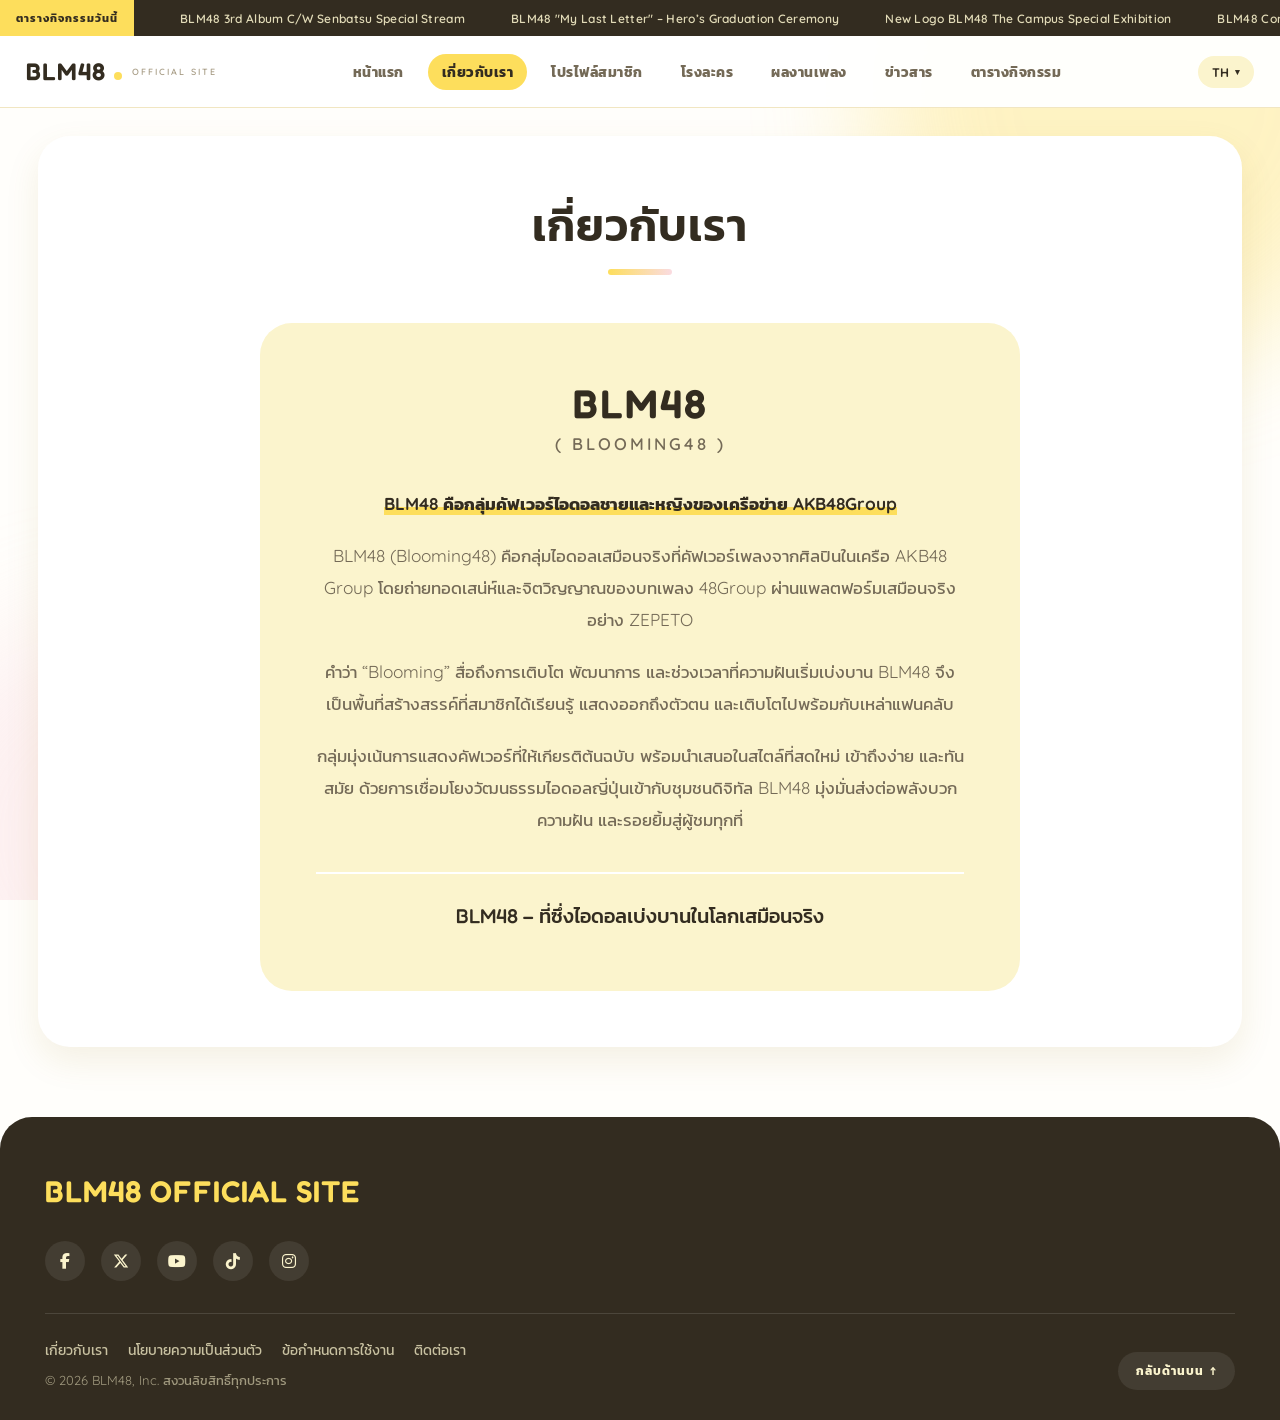
==== commit fdc03c08: "Add files via upload" ====
--- a/about.html
+++ b/about.html
@@ -1,184 +1,132 @@
-<!DOCTYPE html>
-<html lang="th">
-<head>
-  <meta charset="UTF-8">
-  <meta name="viewport" content="width=device-width, initial-scale=1.0">
-  <title>BLM48 Official - ABOUT</title>
-  
-  <!-- Fonts & Icons -->
-  <link href="https://fonts.googleapis.com/css2?family=Kanit:wght@300;400;500;600;700&family=Quicksand:wght@300;400;500;600;700&display=swap" rel="stylesheet">
-  <link rel="stylesheet" href="https://cdnjs.cloudflare.com/ajax/libs/font-awesome/6.5.1/css/all.min.css">
-  <link rel="stylesheet" href="assets/css/site.css">
-
-  <style>
-    /* --- Global Styles --- */
-    * { 
-      box-sizing: border-box; 
-      margin: 0;
-      padding: 0;
-    }
-
-    html {
-      scroll-behavior: smooth;
-    }
-
-    body {
-      font-family: 'Quicksand', 'Kanit', sans-serif;
-      background-color: #fffef8;
-      background-image: radial-gradient(#f3e5ab 18%, transparent 18%), radial-gradient(#f3e5ab 18%, transparent 18%);
-      background-size: 16px 16px;
-      background-position: 0 0, 8px 8px;
-      color: #333333;
-      overflow-x: hidden;
-      -webkit-font-smoothing: antialiased;
-    }
-
-    /* --- Main Container --- */
-    .main-wrapper {
-      max-width: 1500px;
-      width: 96%;
-      margin: 20px auto;
-      background: #ffffff;
-      padding: 35px 30px;
-      border-radius: 4px;
-      box-shadow: 0 4px 20px rgba(0, 0, 0, 0.04);
-      border: 1px solid #ebd99f;
-      min-height: 70vh;
-    }
-
-    /* --- Section Header --- */
-    .section-header-banner {
-      width: 100%;
-      background-color: #fffef8;
-      background-image: radial-gradient(#f3e5ab 18%, transparent 18%), radial-gradient(#f3e5ab 18%, transparent 18%);
-      background-size: 16px 16px;
-      background-position: 0 0, 8px 8px;
-      border-top: 2px solid #f2ab00;
-      border-bottom: 2px solid #f2ab00;
-      padding: 12px 20px;
-      margin-bottom: 40px;
-      display: flex;
-      align-items: center;
-      justify-content: center;
-    }
-    
-    .section-header-title {
-      font-size: 32px;
-      font-weight: 800;
-      color: #f2ab00;
-      letter-spacing: 2px;
-      text-transform: uppercase;
-      margin: 0;
-    }
-
-    /* --- About Content Box --- */
-    .about-box {
-      max-width: 800px;
-      margin: 0 auto 40px;
-      padding: clamp(30px, 6vw, 50px) clamp(20px, 5vw, 50px);
-      background: #fffdf6;
-      border: 1px solid #f9f0d3;
-      border-radius: 4px;
-      text-align: center;
-    }
-    
-    .about-title { 
-      color: #333333; 
-      letter-spacing: clamp(2px, 1vw, 4px); 
-      margin-bottom: 5px; 
-      font-weight: 800;
-      font-size: clamp(28px, 6vw, 40px);
-    }
-
-    .sub-title { 
-      color: #f2ab00; 
-      font-size: clamp(1rem, 2.5vw, 1.2rem); 
-      margin-bottom: 35px; 
-      letter-spacing: 2px; 
-      font-weight: 600;
-    }
-    
-    .text-content { 
-      line-height: 1.8; 
-      color: #555555; 
-      font-size: clamp(0.95rem, 2.8vw, 1.1rem); 
-      text-align: center;
-    }
-
-    .text-content p { 
-      margin-bottom: 20px; 
-    }
-    
-    .highlight {
-      color: #333333;
-      font-weight: 700;
-      border-bottom: 2px solid #f2ab00;
-      display: inline-block;
-      line-height: 1.3;
-      padding-bottom: 2px;
-    }
-
-    .slogan {
-      margin-top: 40px;
-      color: #f2ab00;
-      font-style: italic;
-      font-size: clamp(1.05rem, 3vw, 1.25rem);
-      font-weight: 600;
-      padding-top: 20px;
-      border-top: 1px dashed #f9f0d3;
-    }
-
-    @media (max-width: 680px) {
-      .main-wrapper { padding: 20px 12px; width: 98%; }
-      .text-content { text-align: left; }
-      .text-content p { text-align: justify; text-justify: inter-word; }
-      .slogan { text-align: center; }
-    }
-
-  </style>
-</head>
-<body>
-
-  <div id="site-header"></div>
-  <script src="assets/js/i18n.js"></script>
-  <script src="assets/js/nav.js"></script>
-
-  <!-- Main Container -->
-  <main class="main-wrapper">
-    
-    <!-- Header Banner -->
-    <header class="section-header-banner">
-      <h1 class="section-header-title" data-i18n="about_header">ABOUT</h1>
-    </header>
-
-    <!-- About Content -->
-    <div class="about-box">
-      <h2 class="about-title">BLM48</h2>
-      <div class="sub-title">( BLOOMING48 )</div>
-
-      <div class="text-content">
-        <p><span class="highlight" data-i18n="about_p1">BLM48 is The Male & Female Cover Group of AKB48Group.</span></p>
-
-        <p data-i18n="about_p2">BLM48 (Blooming48) is a virtual idol cover group inspired by the AKB48 Group,
-        bringing the charm and spirit of 48Group songs to life through the virtual platform ZEPETO.</p>
-
-        <p data-i18n="about_p3">The word “Blooming” represents growth, development, and the moment when dreams begin to blossom.
-        BLM48 serves as a creative space where members can learn, express themselves, and grow together alongside their fans.</p>
-
-        <p data-i18n="about_p4">The group focuses on delivering cover performances that respect the original works,
-        while presenting them in a fresh, accessible, and modern style. By connecting Japanese idol culture
-        with a digital community, BLM48 aims to share positive energy, dreams, and smiles with audiences everywhere.</p>
-
-        <div class="slogan" data-i18n="about_slogan">
-          BLM48 – Where idols bloom in the virtual world.
-        </div>
-      </div>
-    </div>
-
-  </main>
-
-  <!-- Footer -->
-  <div id="site-footer"></div>
-
-</body>
-</html>+<!DOCTYPE html>
+<html lang="th">
+<head>
+  <meta charset="UTF-8">
+  <meta name="viewport" content="width=device-width, initial-scale=1.0">
+  <title>BLM48 Official - ABOUT</title>
+
+  <link href="https://fonts.googleapis.com/css2?family=Fredoka:wght@500;600;700&family=Kanit:wght@300;400;500;600;700&family=Quicksand:wght@300;400;500;600;700&display=swap" rel="stylesheet">
+  <link rel="stylesheet" href="https://cdnjs.cloudflare.com/ajax/libs/font-awesome/6.5.1/css/all.min.css">
+  <link rel="stylesheet" href="assets/css/site.css">
+
+  <style>
+    * {
+      box-sizing: border-box;
+      margin: 0;
+      padding: 0;
+    }
+
+    html { scroll-behavior: smooth; }
+
+    body {
+      font-family: var(--font-body);
+      background: #fffefb;
+      color: var(--blm-ink);
+      overflow-x: hidden;
+      -webkit-font-smoothing: antialiased;
+    }
+
+    /* --- About Content Box --- */
+    .about-box {
+      max-width: 760px;
+      margin: 0 auto;
+      padding: clamp(30px, 6vw, 56px) clamp(20px, 5vw, 56px);
+      background: var(--blm-cream);
+      border-radius: var(--radius-xl);
+      text-align: center;
+    }
+
+    .about-title {
+      font-family: var(--font-display);
+      color: var(--blm-ink);
+      letter-spacing: 2px;
+      margin-bottom: 6px;
+      font-weight: 600;
+      font-size: clamp(28px, 6vw, 40px);
+    }
+
+    .sub-title {
+      color: var(--blm-ink-soft);
+      font-size: clamp(0.9rem, 2.5vw, 1.05rem);
+      margin-bottom: 34px;
+      letter-spacing: 3px;
+      font-weight: 600;
+    }
+
+    .text-content {
+      line-height: 1.85;
+      color: var(--blm-ink-soft);
+      font-size: clamp(0.95rem, 2.8vw, 1.08rem);
+      text-align: center;
+    }
+
+    .text-content p { margin-bottom: 20px; }
+
+    .highlight {
+      color: var(--blm-ink);
+      font-weight: 700;
+      background: linear-gradient(transparent 65%, var(--blm-gold) 65%);
+      display: inline;
+      padding-bottom: 1px;
+    }
+
+    .slogan {
+      margin-top: 36px;
+      font-family: var(--font-display);
+      color: var(--blm-ink);
+      font-size: clamp(1.05rem, 3vw, 1.25rem);
+      font-weight: 500;
+      padding-top: 24px;
+      border-top: 2px solid var(--blm-white);
+    }
+
+    @media (max-width: 680px) {
+      .text-content { text-align: left; }
+      .text-content p { text-align: justify; text-justify: inter-word; }
+      .slogan { text-align: center; }
+    }
+  </style>
+</head>
+<body>
+
+  <div id="site-header"></div>
+  <script src="assets/js/i18n.js"></script>
+  <script src="assets/js/nav.js"></script>
+
+  <main class="page-shell">
+    <div class="page-hero">
+      <h1 class="page-hero-title" data-i18n="about_header">ABOUT</h1>
+      <div class="page-hero-underline"></div>
+    </div>
+
+    <!-- About Content -->
+    <div class="about-box">
+      <h2 class="about-title">BLM48</h2>
+      <div class="sub-title">( BLOOMING48 )</div>
+
+      <div class="text-content">
+        <p><span class="highlight" data-i18n="about_p1">BLM48 is The Male & Female Cover Group of AKB48Group.</span></p>
+
+        <p data-i18n="about_p2">BLM48 (Blooming48) is a virtual idol cover group inspired by the AKB48 Group,
+        bringing the charm and spirit of 48Group songs to life through the virtual platform ZEPETO.</p>
+
+        <p data-i18n="about_p3">The word “Blooming” represents growth, development, and the moment when dreams begin to blossom.
+        BLM48 serves as a creative space where members can learn, express themselves, and grow together alongside their fans.</p>
+
+        <p data-i18n="about_p4">The group focuses on delivering cover performances that respect the original works,
+        while presenting them in a fresh, accessible, and modern style. By connecting Japanese idol culture
+        with a digital community, BLM48 aims to share positive energy, dreams, and smiles with audiences everywhere.</p>
+
+        <div class="slogan" data-i18n="about_slogan">
+          BLM48 – Where idols bloom in the virtual world.
+        </div>
+      </div>
+    </div>
+
+  </main>
+
+  <!-- Footer -->
+  <div id="site-footer"></div>
+
+</body>
+</html>
--- a/assets/css/site.css
+++ b/assets/css/site.css
@@ -1,34 +1,214 @@
 /* =========================================================
-   BLM48 — Shared Site Chrome (Header / Nav / Language / Footer)
-   Loaded on every page alongside each page's own <style> block.
+   BLM48 — Idol Design System
+   Brand palette (only 3 accent colors, per brand guideline):
+     Gold  #fdde5c  — primary
+     Pink  #fadbe1  — secondary
+     Cream #fbf4cd  — tertiary / surface
+   Neutrals (ink/white) exist only for text contrast, not as
+   brand colors.
    ========================================================= */
 
 :root {
-  --blm-gold: #f2ab00;
-  --blm-gold-dark: #d89600;
-  --blm-pink: #ff8da1;
-  --blm-pink-soft: #ff85a2;
-  --blm-cream: #fffef8;
-  --blm-text: #333333;
-  --header-h: 68px;
-}
-
-/* Offset every page's content below the fixed header */
+  --blm-gold: #fdde5c;
+  --blm-gold-deep: #f3c92e;
+  --blm-pink: #fadbe1;
+  --blm-pink-deep: #f3bfca;
+  --blm-cream: #fbf4cd;
+  --blm-cream-deep: #f5e9ab;
+  --blm-white: #ffffff;
+
+  --blm-ink: #332c20;
+  --blm-ink-soft: #746a57;
+  --blm-ink-faint: #a89d86;
+  --blm-line: #f1e6c2;
+
+  --blm-on-gold: var(--blm-ink);
+  --blm-on-pink: var(--blm-ink);
+  --blm-on-dark: #fbf4cd;
+
+  --radius-xl: 32px;
+  --radius-lg: 24px;
+  --radius-md: 16px;
+  --radius-sm: 10px;
+  --radius-pill: 999px;
+
+  --shadow-soft: 0 14px 34px rgba(150, 120, 20, 0.10);
+  --shadow-hover: 0 20px 44px rgba(150, 120, 20, 0.16);
+  --shadow-pink: 0 14px 30px rgba(224, 150, 170, 0.20);
+
+  --font-display: 'Fredoka', 'Kanit', sans-serif;
+  --font-body: 'Quicksand', 'Kanit', sans-serif;
+
+  --header-h: 72px;
+  --ticker-h: 36px;
+}
+
+/* ---------------- Global base ---------------- */
 body {
-  padding-top: var(--header-h);
-}
-
-/* ---------------- Header ---------------- */
-.site-header {
+  font-family: var(--font-body);
+  color: var(--blm-ink);
+  padding-top: calc(var(--header-h) + var(--ticker-h));
+  position: relative;
+}
+
+/* Soft decorative blobs instead of a busy pattern — grand but quiet */
+.blm-bg-decor {
+  position: fixed;
+  inset: 0;
+  z-index: -1;
+  overflow: hidden;
+  pointer-events: none;
+}
+.blm-bg-decor span {
+  position: absolute;
+  border-radius: 50%;
+  filter: blur(60px);
+  opacity: 0.55;
+}
+.blm-bg-decor .b1 { width: 42vw; height: 42vw; top: -14vw; right: -10vw; background: var(--blm-gold); opacity: 0.35; }
+.blm-bg-decor .b2 { width: 34vw; height: 34vw; bottom: -12vw; left: -8vw; background: var(--blm-pink); opacity: 0.40; }
+.blm-bg-decor .b3 { width: 26vw; height: 26vw; top: 40vh; left: 46vw; background: var(--blm-cream); opacity: 0.55; }
+
+h1, h2, h3, .font-display {
+  font-family: var(--font-display);
+}
+
+/* ---------------- Shared: pill badges ---------------- */
+.pill {
+  display: inline-flex;
+  align-items: center;
+  gap: 6px;
+  font-size: 11px;
+  font-weight: 700;
+  letter-spacing: 0.5px;
+  text-transform: uppercase;
+  padding: 4px 13px;
+  border-radius: var(--radius-pill);
+  line-height: 1.6;
+  white-space: nowrap;
+}
+.pill-gold { background: var(--blm-gold); color: var(--blm-on-gold); }
+.pill-pink { background: var(--blm-pink); color: var(--blm-on-pink); }
+.pill-cream { background: var(--blm-cream-deep); color: var(--blm-ink); }
+.pill-outline { background: transparent; color: var(--blm-ink-soft); border: 1.5px solid var(--blm-line); }
+
+/* ---------------- Shared: arrow link (replaces icon-font arrows) ---------------- */
+.arrow-link {
+  text-decoration: none;
+  color: var(--blm-ink);
+  font-weight: 700;
+  font-size: 14px;
+  letter-spacing: 0.5px;
+  display: inline-flex;
+  align-items: center;
+  gap: 8px;
+  transition: gap 0.25s ease, color 0.2s ease;
+}
+.arrow-link::after {
+  content: '→';
+  display: inline-block;
+  transition: transform 0.25s ease;
+}
+.arrow-link:hover { gap: 12px; color: var(--blm-gold-deep); }
+
+/* ---------------- Shared: page hero header (subpages) ---------------- */
+.page-shell {
+  max-width: 1400px;
+  width: 94%;
+  margin: 28px auto;
+  background: var(--blm-white);
+  border-radius: var(--radius-xl);
+  box-shadow: var(--shadow-soft);
+  padding: clamp(28px, 5vw, 56px);
+}
+.page-hero {
+  text-align: center;
+  margin-bottom: clamp(28px, 5vw, 48px);
+}
+.page-hero-title {
+  font-family: var(--font-display);
+  font-size: clamp(2rem, 6vw, 2.8rem);
+  font-weight: 600;
+  color: var(--blm-ink);
+  letter-spacing: 1px;
+  margin: 0 0 10px;
+}
+.page-hero-underline {
+  width: 64px;
+  height: 6px;
+  margin: 0 auto;
+  border-radius: var(--radius-pill);
+  background: linear-gradient(90deg, var(--blm-gold), var(--blm-pink));
+}
+
+/* ---------------- Ticker (dark bookend, top) ---------------- */
+.site-ticker {
   position: fixed;
   top: 0;
   left: 0;
   width: 100%;
+  height: var(--ticker-h);
+  background: var(--blm-ink);
+  display: flex;
+  align-items: stretch;
+  overflow: hidden;
+  z-index: 3200;
+}
+.ticker-label {
+  flex-shrink: 0;
+  display: flex;
+  align-items: center;
+  background: var(--blm-gold);
+  color: var(--blm-on-gold);
+  font-size: 11px;
+  font-weight: 700;
+  letter-spacing: 1px;
+  padding: 0 16px;
+  white-space: nowrap;
+}
+.ticker-track-wrap {
+  flex: 1;
+  overflow: hidden;
+  position: relative;
+}
+.ticker-track {
+  display: inline-flex;
+  align-items: center;
+  height: var(--ticker-h);
+  gap: 46px;
+  white-space: nowrap;
+  padding-left: 46px;
+  animation: blmTickerScroll 30s linear infinite;
+}
+.site-ticker:hover .ticker-track { animation-play-state: paused; }
+.ticker-track a {
+  color: var(--blm-on-dark);
+  opacity: 0.88;
+  text-decoration: none;
+  font-size: 12px;
+  font-weight: 600;
+  letter-spacing: 0.3px;
+}
+.ticker-track a:hover { opacity: 1; color: var(--blm-pink); }
+@keyframes blmTickerScroll {
+  from { transform: translateX(0); }
+  to { transform: translateX(-50%); }
+}
+@media (max-width: 480px) {
+  .ticker-label { font-size: 10px; padding: 0 10px; }
+  .ticker-track a { font-size: 11px; }
+}
+
+/* ---------------- Header ---------------- */
+.site-header {
+  position: fixed;
+  top: var(--ticker-h);
+  left: 0;
+  width: 100%;
   height: var(--header-h);
-  background: rgba(255, 255, 255, 0.96);
-  backdrop-filter: blur(6px);
-  border-bottom: 1px solid #f0e6c8;
-  box-shadow: 0 2px 10px rgba(0, 0, 0, 0.04);
+  background: rgba(255, 255, 255, 0.94);
+  backdrop-filter: blur(8px);
+  border-bottom: 1px solid var(--blm-line);
   z-index: 3000;
 }
 
@@ -45,85 +225,89 @@
 
 .site-logo {
   display: flex;
-  flex-direction: column;
+  align-items: baseline;
+  gap: 6px;
   line-height: 1;
   text-decoration: none;
   flex-shrink: 0;
 }
 .site-logo .logo-mark {
-  font-size: 22px;
-  font-weight: 800;
-  color: var(--blm-gold);
-  letter-spacing: 2px;
+  font-family: var(--font-display);
+  font-size: 24px;
+  font-weight: 600;
+  color: var(--blm-ink);
+  letter-spacing: 1px;
+}
+.site-logo .logo-dot {
+  width: 8px;
+  height: 8px;
+  border-radius: 50%;
+  background: var(--blm-gold);
+  display: inline-block;
+  margin-left: 2px;
 }
 .site-logo .logo-sub {
   font-size: 9px;
   font-weight: 600;
-  color: #999999;
+  color: var(--blm-ink-faint);
   letter-spacing: 2px;
-  margin-top: 2px;
+  align-self: center;
+  margin-left: 4px;
 }
 
 .site-nav {
   display: flex;
   align-items: center;
-  gap: clamp(14px, 2vw, 30px);
+  gap: clamp(6px, 1vw, 10px);
   flex: 1;
   justify-content: center;
 }
 .site-nav a {
   position: relative;
   text-decoration: none;
-  color: #555555;
-  font-size: 14px;
-  font-weight: 700;
-  letter-spacing: 1px;
-  text-transform: uppercase;
-  padding: 6px 2px;
-  transition: color 0.2s;
+  color: var(--blm-ink-soft);
+  font-size: 13.5px;
+  font-weight: 700;
+  letter-spacing: 0.5px;
+  padding: 8px 14px;
+  border-radius: var(--radius-pill);
+  transition: color 0.2s, background 0.2s;
   white-space: nowrap;
 }
-.site-nav a::after {
-  content: '';
-  position: absolute;
-  left: 0; right: 0; bottom: -4px;
-  height: 2px;
-  background: var(--blm-gold);
-  transform: scaleX(0);
-  transition: transform 0.25s ease;
-}
-.site-nav a:hover { color: var(--blm-gold); }
-.site-nav a:hover::after { transform: scaleX(1); }
-.site-nav a.active { color: var(--blm-gold); }
-.site-nav a.active::after { transform: scaleX(1); }
+.site-nav a:hover { color: var(--blm-ink); background: var(--blm-cream); }
+.site-nav a.active { color: var(--blm-on-gold); background: var(--blm-gold); }
 
 .header-actions {
   display: flex;
   align-items: center;
-  gap: 12px;
+  gap: 10px;
   flex-shrink: 0;
 }
 
-/* ---------------- Language Switcher ---------------- */
+/* ---------------- Language Switcher (text-only, no icons) ---------------- */
 .lang-switch { position: relative; }
 .lang-btn {
   display: flex;
   align-items: center;
-  gap: 6px;
-  background: #ffffff;
-  border: 1px solid var(--blm-gold);
-  color: var(--blm-gold);
-  font-family: 'Quicksand', 'Kanit', sans-serif;
-  font-size: 13px;
+  gap: 5px;
+  background: var(--blm-cream);
+  border: none;
+  color: var(--blm-ink);
+  font-family: var(--font-body);
+  font-size: 12.5px;
   font-weight: 700;
   letter-spacing: 0.5px;
-  padding: 7px 12px;
-  border-radius: 20px;
+  padding: 8px 14px;
+  border-radius: var(--radius-pill);
   cursor: pointer;
   transition: 0.2s;
 }
-.lang-btn:hover { background: var(--blm-gold); color: #ffffff; }
-.lang-btn .lang-caret { font-size: 9px; transition: transform 0.2s; }
+.lang-btn:hover { background: var(--blm-gold); }
+.lang-btn .lang-caret {
+  font-size: 9px;
+  transition: transform 0.2s;
+  display: inline-block;
+}
 .lang-switch.open .lang-btn .lang-caret { transform: rotate(180deg); }
 
 .lang-menu {
@@ -131,10 +315,9 @@
   top: calc(100% + 10px);
   right: 0;
   min-width: 130px;
-  background: #ffffff;
-  border: 1px solid #f0e6c8;
-  border-radius: 8px;
-  box-shadow: 0 10px 25px rgba(0, 0, 0, 0.1);
+  background: var(--blm-white);
+  border-radius: var(--radius-md);
+  box-shadow: var(--shadow-hover);
   padding: 6px;
   opacity: 0;
   visibility: hidden;
@@ -155,47 +338,47 @@
   background: none;
   border: none;
   text-align: left;
-  font-family: 'Quicksand', 'Kanit', sans-serif;
-  font-size: 14px;
+  font-family: var(--font-body);
+  font-size: 13.5px;
   font-weight: 600;
-  color: var(--blm-text);
-  padding: 8px 10px;
-  border-radius: 6px;
+  color: var(--blm-ink);
+  padding: 9px 12px;
+  border-radius: var(--radius-sm);
   cursor: pointer;
   transition: 0.15s;
 }
-.lang-menu button:hover { background: #fff6da; color: var(--blm-gold-dark); }
-.lang-menu button.active { color: var(--blm-gold); font-weight: 800; }
-.lang-menu button.active::after { content: '\f00c'; font-family: 'Font Awesome 6 Free'; font-weight: 900; font-size: 11px; }
-
-/* ---------------- Hamburger (mobile) ---------------- */
+.lang-menu button:hover { background: var(--blm-cream); }
+.lang-menu button.active { background: var(--blm-gold); font-weight: 800; }
+
+/* ---------------- Hamburger (mobile, pure CSS lines — no icon font) ---------------- */
 .nav-hamburger {
   display: none;
   flex-direction: column;
   justify-content: center;
   gap: 5px;
-  width: 40px;
-  height: 40px;
-  background: #ffffff;
-  border: 1px solid var(--blm-gold);
-  border-radius: 8px;
+  width: 42px;
+  height: 42px;
+  background: var(--blm-cream);
+  border: none;
+  border-radius: var(--radius-pill);
   cursor: pointer;
   padding: 0;
 }
 .nav-hamburger span {
   display: block;
-  width: 20px;
+  width: 18px;
   height: 2px;
-  background: var(--blm-gold);
+  border-radius: 2px;
+  background: var(--blm-ink);
   margin: 0 auto;
   transition: 0.25s;
 }
 
-/* ---------------- Mobile Nav Panel ---------------- */
+/* ---------------- Mobile Nav Panel (dark, matches ticker/footer bookend) ---------------- */
 .mobile-nav-backdrop {
   position: fixed;
   inset: 0;
-  background: rgba(0, 0, 0, 0.35);
+  background: rgba(51, 44, 32, 0.45);
   backdrop-filter: blur(2px);
   opacity: 0;
   visibility: hidden;
@@ -211,88 +394,93 @@
   width: 82%;
   max-width: 360px;
   height: 100%;
-  background: var(--blm-pink);
+  background: var(--blm-ink);
   z-index: 4000;
   padding: 90px 36px 40px;
   display: flex;
   flex-direction: column;
   gap: 40px;
   transition: right 0.45s cubic-bezier(0.25, 1, 0.5, 1);
-  box-shadow: -10px 0 30px rgba(0, 0, 0, 0.15);
+  box-shadow: -10px 0 30px rgba(0, 0, 0, 0.2);
 }
 .mobile-nav-panel.open { right: 0; }
 
 .mobile-nav-close {
   position: absolute;
-  top: 22px;
-  right: 26px;
-  background: none;
+  top: 20px;
+  right: 24px;
+  background: rgba(255,255,255,0.08);
   border: none;
-  color: #ffffff;
-  font-size: 26px;
+  color: var(--blm-cream);
+  width: 36px;
+  height: 36px;
+  border-radius: 50%;
+  font-size: 18px;
+  line-height: 1;
   cursor: pointer;
 }
 
 .mobile-nav-links {
   display: flex;
   flex-direction: column;
-  gap: 22px;
+  gap: 20px;
 }
 .mobile-nav-links a {
-  text-decoration: none;
-  color: #ffffff;
-  font-size: 19px;
-  font-weight: 700;
-  letter-spacing: 1.5px;
+  font-family: var(--font-display);
+  text-decoration: none;
+  color: var(--blm-on-dark);
+  font-size: 20px;
+  font-weight: 500;
+  letter-spacing: 0.5px;
   transition: 0.2s;
 }
 .mobile-nav-links a:hover,
-.mobile-nav-links a.active { color: #fffef8; padding-left: 8px; }
+.mobile-nav-links a.active { color: var(--blm-gold); padding-left: 8px; }
 
 .mobile-lang-row {
   display: flex;
   gap: 10px;
   padding-top: 24px;
-  border-top: 1px solid rgba(255, 255, 255, 0.35);
+  border-top: 1px solid rgba(255, 255, 255, 0.15);
 }
 .mobile-lang-row button {
   flex: 1;
-  background: rgba(255, 255, 255, 0.15);
-  border: 1px solid rgba(255, 255, 255, 0.6);
-  color: #ffffff;
-  font-family: 'Quicksand', 'Kanit', sans-serif;
+  background: rgba(255, 255, 255, 0.08);
+  border: none;
+  color: var(--blm-on-dark);
+  font-family: var(--font-body);
   font-weight: 700;
   font-size: 13px;
-  padding: 9px 0;
-  border-radius: 20px;
+  padding: 10px 0;
+  border-radius: var(--radius-pill);
   cursor: pointer;
   transition: 0.2s;
 }
 .mobile-lang-row button.active,
 .mobile-lang-row button:hover {
-  background: #ffffff;
-  color: var(--blm-pink);
+  background: var(--blm-gold);
+  color: var(--blm-on-gold);
 }
 
 /* Breakpoint: collapse desktop nav into hamburger */
-@media (max-width: 900px) {
+@media (max-width: 980px) {
   .site-nav { display: none; }
   .nav-hamburger { display: flex; }
 }
 @media (max-width: 480px) {
-  .site-logo .logo-mark { font-size: 19px; }
+  .site-logo .logo-mark { font-size: 20px; }
   .site-logo .logo-sub { display: none; }
-  .lang-btn span#langBtnLabel { display: inline; }
-  .lang-btn { padding: 6px 9px; }
-}
-
-/* ---------------- Footer (shared) ---------------- */
+  .lang-btn { padding: 7px 11px; }
+}
+
+/* ---------------- Footer (dark bookend, bottom) ---------------- */
 .ske-footer {
-  background-color: #ffffff;
-  padding: 50px 20px 30px;
-  border-top: 1px solid #f3e5ab;
+  background: var(--blm-ink);
+  color: var(--blm-on-dark);
+  padding: 56px 20px 30px;
   position: relative;
-  margin-top: 60px;
+  margin-top: 70px;
+  border-radius: var(--radius-xl) var(--radius-xl) 0 0;
 }
 .footer-inner {
   max-width: 1500px;
@@ -300,32 +488,41 @@
   margin: 0 auto;
   display: flex;
   flex-direction: column;
-  gap: 35px;
+  gap: 32px;
 }
 .footer-brand-title {
-  font-size: 32px;
+  font-family: var(--font-display);
+  font-size: 30px;
   color: var(--blm-gold);
-  font-weight: 700;
-  letter-spacing: 3px;
+  font-weight: 600;
+  letter-spacing: 1px;
 }
 .footer-social-row {
   display: flex;
-  gap: 20px;
+  gap: 16px;
   align-items: center;
 }
 .social-btn-icon {
-  color: var(--blm-gold);
-  font-size: 26px;
-  text-decoration: none;
-  transition: transform 0.2s, color 0.2s;
+  color: var(--blm-on-dark);
+  background: rgba(255, 255, 255, 0.08);
+  width: 40px;
+  height: 40px;
+  border-radius: 50%;
+  display: inline-flex;
+  align-items: center;
+  justify-content: center;
+  font-size: 16px;
+  text-decoration: none;
+  transition: transform 0.2s, background 0.2s, color 0.2s;
 }
 .social-btn-icon:hover {
   transform: translateY(-3px);
-  color: var(--blm-gold-dark);
+  background: var(--blm-gold);
+  color: var(--blm-on-gold);
 }
 .social-btn-icon svg {
-  width: 24px;
-  height: 24px;
+  width: 16px;
+  height: 16px;
   fill: currentColor;
 }
 .footer-bottom-row {
@@ -334,7 +531,7 @@
   align-items: flex-end;
   flex-wrap: wrap;
   gap: 20px;
-  border-top: 1px solid #f9f0d3;
+  border-top: 1px solid rgba(255, 255, 255, 0.12);
   padding-top: 25px;
 }
 .footer-links-list {
@@ -346,32 +543,34 @@
 }
 .footer-links-list a {
   text-decoration: none;
-  color: #666666;
+  color: var(--blm-on-dark);
+  opacity: 0.75;
   font-size: 14px;
-  transition: color 0.2s;
-}
-.footer-links-list a:hover { color: var(--blm-gold); }
+  transition: opacity 0.2s;
+}
+.footer-links-list a:hover { opacity: 1; color: var(--blm-gold); }
 .copyright-text {
   font-size: 13px;
-  color: #888888;
+  color: var(--blm-on-dark);
+  opacity: 0.55;
   width: 100%;
 }
 .page-top-btn {
   text-decoration: none;
-  background: none;
+  background: rgba(255,255,255,0.08);
   border: none;
-  font-family: 'Quicksand', 'Kanit', sans-serif;
-  color: var(--blm-gold);
-  font-size: 14px;
+  font-family: var(--font-body);
+  color: var(--blm-on-dark);
+  font-size: 12px;
   font-weight: 700;
   letter-spacing: 1px;
   display: flex;
-  flex-direction: column;
-  align-items: center;
-  gap: 4px;
+  align-items: center;
+  gap: 6px;
+  padding: 10px 18px;
+  border-radius: var(--radius-pill);
   margin-left: auto;
   cursor: pointer;
-  transition: transform 0.2s;
-}
-.page-top-btn i { font-size: 20px; }
-.page-top-btn:hover { transform: translateY(-4px); }
+  transition: background 0.2s, color 0.2s;
+}
+.page-top-btn:hover { background: var(--blm-gold); color: var(--blm-on-gold); }
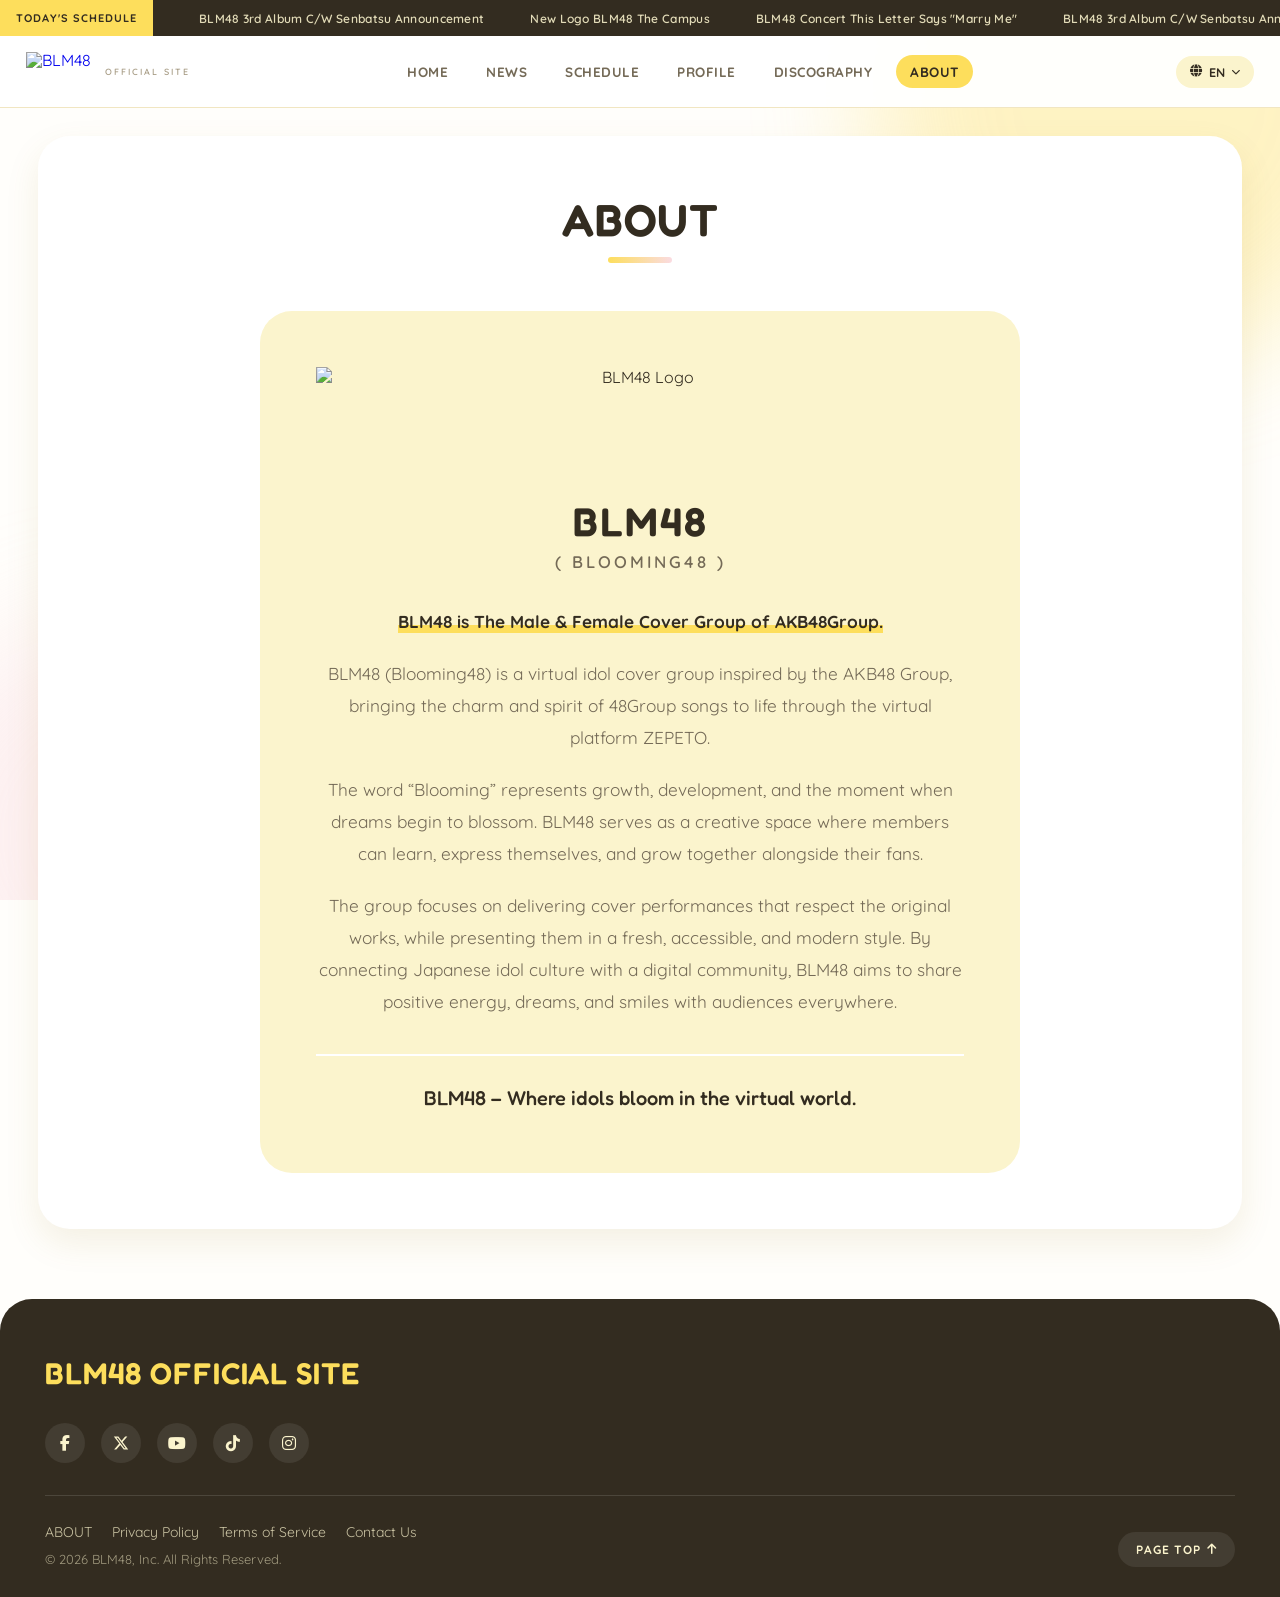
==== commit a6736fc4: "Add files via upload" ====
--- a/about.html
+++ b/about.html
@@ -4,6 +4,7 @@
   <meta charset="UTF-8">
   <meta name="viewport" content="width=device-width, initial-scale=1.0">
   <title>BLM48 Official - ABOUT</title>
+  <link rel="icon" type="image/png" href="https://lh3.googleusercontent.com/d/1flevUZLFmIodF1RHG0QgRJkCMpgW1KM7=s1000">
 
   <link href="https://fonts.googleapis.com/css2?family=Fredoka:wght@500;600;700&family=Kanit:wght@300;400;500;600;700&family=Quicksand:wght@300;400;500;600;700&display=swap" rel="stylesheet">
   <link rel="stylesheet" href="https://cdnjs.cloudflare.com/ajax/libs/font-awesome/6.5.1/css/all.min.css">
@@ -34,6 +35,13 @@
       background: var(--blm-cream);
       border-radius: var(--radius-xl);
       text-align: center;
+    }
+
+    .about-logo {
+      display: block;
+      height: clamp(70px, 14vw, 110px);
+      width: auto;
+      margin: 0 auto 20px;
     }
 
     .about-title {
@@ -101,6 +109,7 @@
 
     <!-- About Content -->
     <div class="about-box">
+      <img class="about-logo" src="https://lh3.googleusercontent.com/d/1KHThPCdGEn8HV3QdN_ROwcSSlqbUYyIp=s1000" alt="BLM48 Logo">
       <h2 class="about-title">BLM48</h2>
       <div class="sub-title">( BLOOMING48 )</div>
 
--- a/assets/css/site.css
+++ b/assets/css/site.css
@@ -4,6 +4,7 @@
      Gold  #fdde5c  — primary
      Pink  #fadbe1  — secondary
      Cream #fbf4cd  — tertiary / surface
+   Mint (#dffbf8) is an added accent used sparingly for variety.
    Neutrals (ink/white) exist only for text contrast, not as
    brand colors.
    ========================================================= */
@@ -15,6 +16,8 @@
   --blm-pink-deep: #f3bfca;
   --blm-cream: #fbf4cd;
   --blm-cream-deep: #f5e9ab;
+  --blm-mint: #dffbf8;
+  --blm-mint-deep: #c7f0eb;
   --blm-white: #ffffff;
 
   --blm-ink: #332c20;
@@ -67,7 +70,8 @@
 }
 .blm-bg-decor .b1 { width: 42vw; height: 42vw; top: -14vw; right: -10vw; background: var(--blm-gold); opacity: 0.35; }
 .blm-bg-decor .b2 { width: 34vw; height: 34vw; bottom: -12vw; left: -8vw; background: var(--blm-pink); opacity: 0.40; }
-.blm-bg-decor .b3 { width: 26vw; height: 26vw; top: 40vh; left: 46vw; background: var(--blm-cream); opacity: 0.55; }
+.blm-bg-decor .b3 { width: 26vw; height: 26vw; top: 40vh; left: 46vw; background: var(--blm-mint); opacity: 0.55; }
+.blm-bg-decor .b4 { width: 20vw; height: 20vw; bottom: 6vh; right: 8vw; background: var(--blm-mint); opacity: 0.30; }
 
 h1, h2, h3, .font-display {
   font-family: var(--font-display);
@@ -90,6 +94,7 @@
 .pill-gold { background: var(--blm-gold); color: var(--blm-on-gold); }
 .pill-pink { background: var(--blm-pink); color: var(--blm-on-pink); }
 .pill-cream { background: var(--blm-cream-deep); color: var(--blm-ink); }
+.pill-mint { background: var(--blm-mint); color: var(--blm-ink); }
 .pill-outline { background: transparent; color: var(--blm-ink-soft); border: 1.5px solid var(--blm-line); }
 
 /* ---------------- Shared: arrow link (replaces icon-font arrows) ---------------- */
@@ -105,7 +110,10 @@
   transition: gap 0.25s ease, color 0.2s ease;
 }
 .arrow-link::after {
-  content: '→';
+  content: '\f061';
+  font-family: 'Font Awesome 6 Free';
+  font-weight: 900;
+  font-size: 12px;
   display: inline-block;
   transition: transform 0.25s ease;
 }
@@ -225,26 +233,16 @@
 
 .site-logo {
   display: flex;
-  align-items: baseline;
-  gap: 6px;
+  align-items: center;
+  gap: 10px;
   line-height: 1;
   text-decoration: none;
   flex-shrink: 0;
 }
-.site-logo .logo-mark {
-  font-family: var(--font-display);
-  font-size: 24px;
-  font-weight: 600;
-  color: var(--blm-ink);
-  letter-spacing: 1px;
-}
-.site-logo .logo-dot {
-  width: 8px;
-  height: 8px;
-  border-radius: 50%;
-  background: var(--blm-gold);
-  display: inline-block;
-  margin-left: 2px;
+.site-logo .logo-img {
+  height: 40px;
+  width: auto;
+  display: block;
 }
 .site-logo .logo-sub {
   font-size: 9px;
@@ -468,7 +466,7 @@
   .nav-hamburger { display: flex; }
 }
 @media (max-width: 480px) {
-  .site-logo .logo-mark { font-size: 20px; }
+  .site-logo .logo-img { height: 32px; }
   .site-logo .logo-sub { display: none; }
   .lang-btn { padding: 7px 11px; }
 }
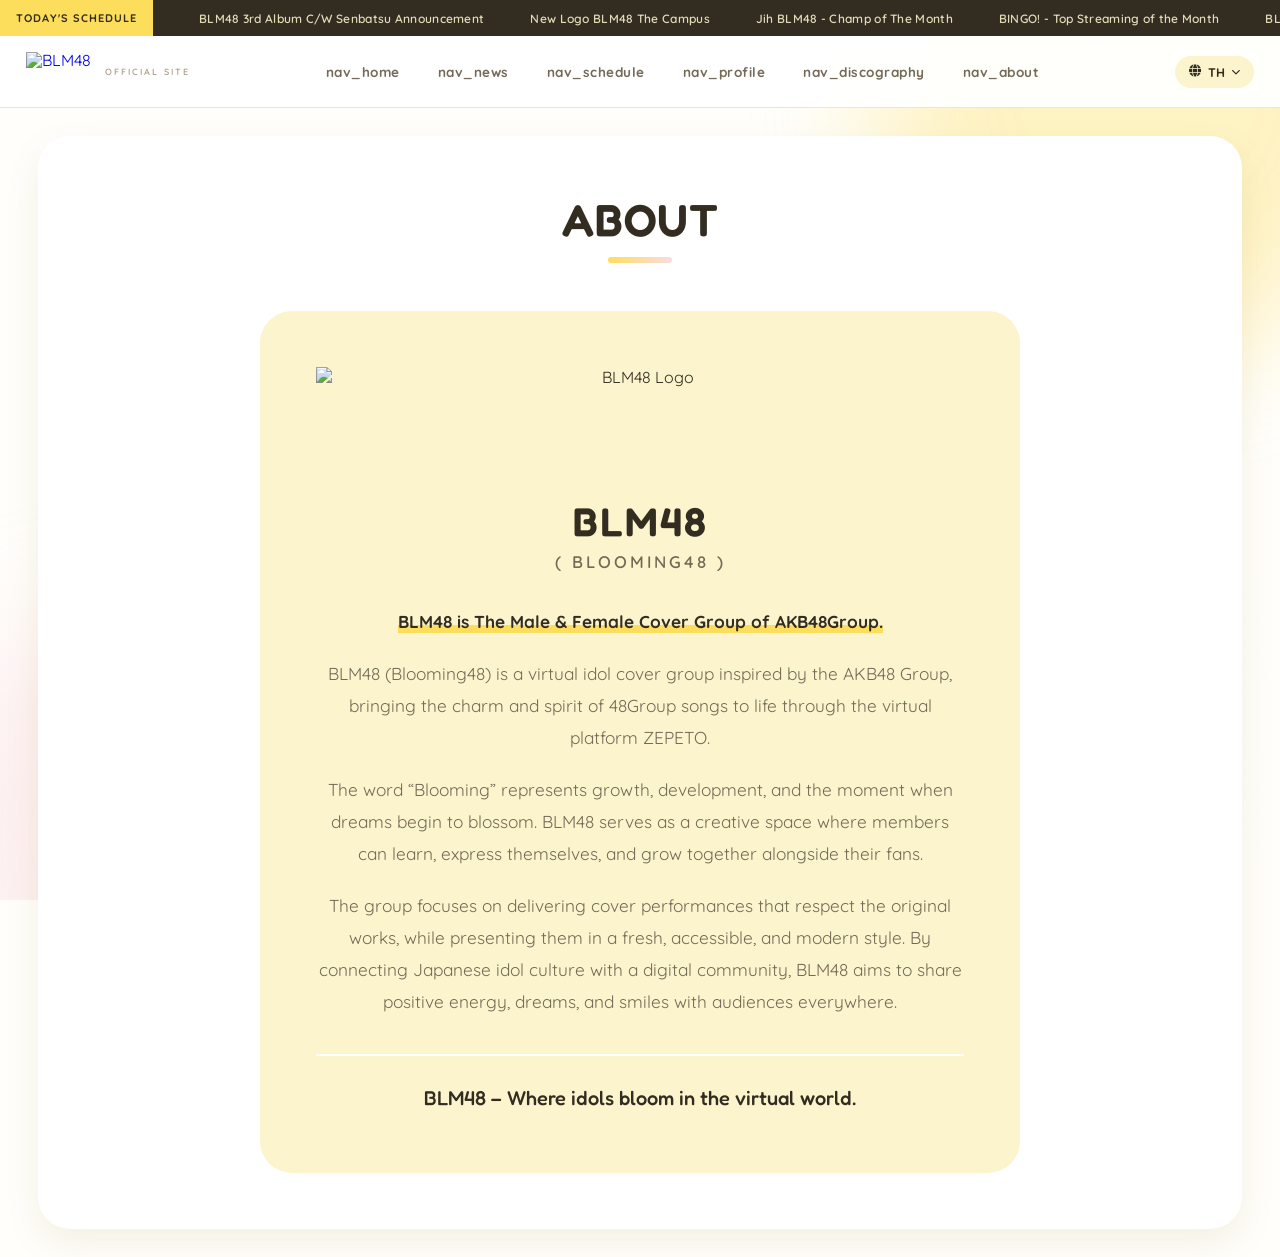
==== commit 35faea03: "Add files via upload" ====
--- a/about.html
+++ b/about.html
@@ -109,7 +109,7 @@
 
     <!-- About Content -->
     <div class="about-box">
-      <img class="about-logo" src="https://lh3.googleusercontent.com/d/1KHThPCdGEn8HV3QdN_ROwcSSlqbUYyIp=s1000" alt="BLM48 Logo">
+      <img class="about-logo" src="https://lh3.googleusercontent.com/d/1NQTKcl_qiE_5Y9tX4xaPKnTcaJ9YwrqY=s1000" alt="BLM48 Logo">
       <h2 class="about-title">BLM48</h2>
       <div class="sub-title">( BLOOMING48 )</div>
 
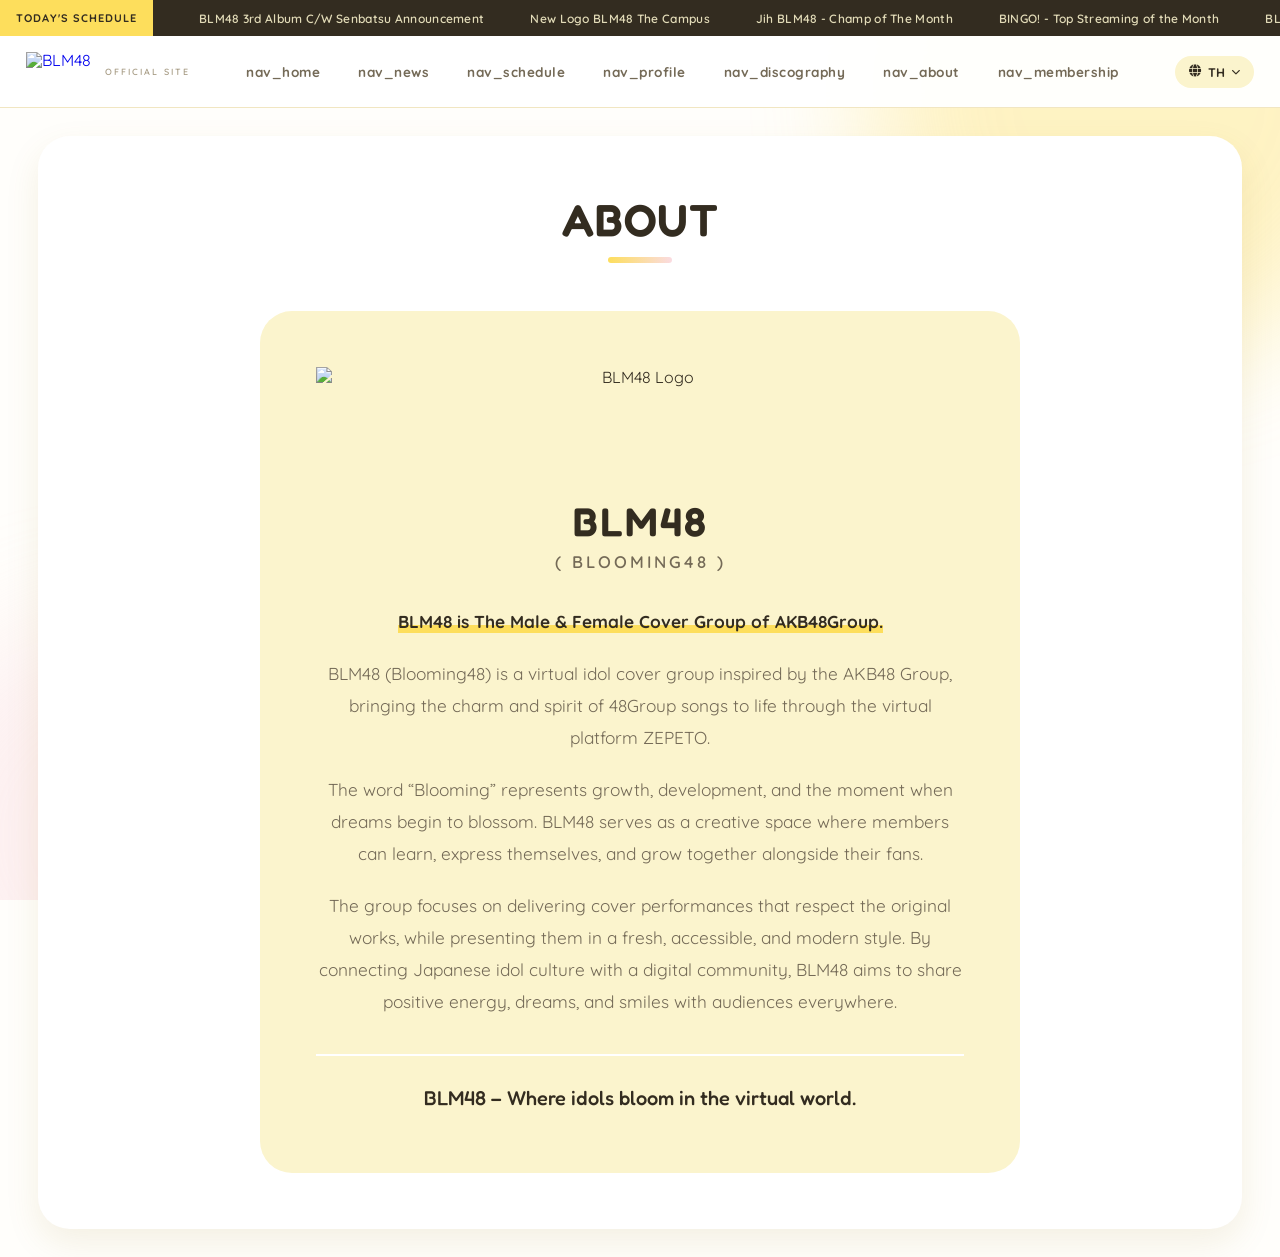
==== commit 9b9ebeaa: "Add files via upload" ====
--- a/about.html
+++ b/about.html
@@ -109,7 +109,7 @@
 
     <!-- About Content -->
     <div class="about-box">
-      <img class="about-logo" src="https://lh3.googleusercontent.com/d/1NQTKcl_qiE_5Y9tX4xaPKnTcaJ9YwrqY=s1000" alt="BLM48 Logo">
+      <img class="about-logo" src="https://lh3.googleusercontent.com/d/12PFpDx6bOmQpf_UMhhh6ltZwvOAkVyvW=s1000" alt="BLM48 Logo">
       <h2 class="about-title">BLM48</h2>
       <div class="sub-title">( BLOOMING48 )</div>
 
